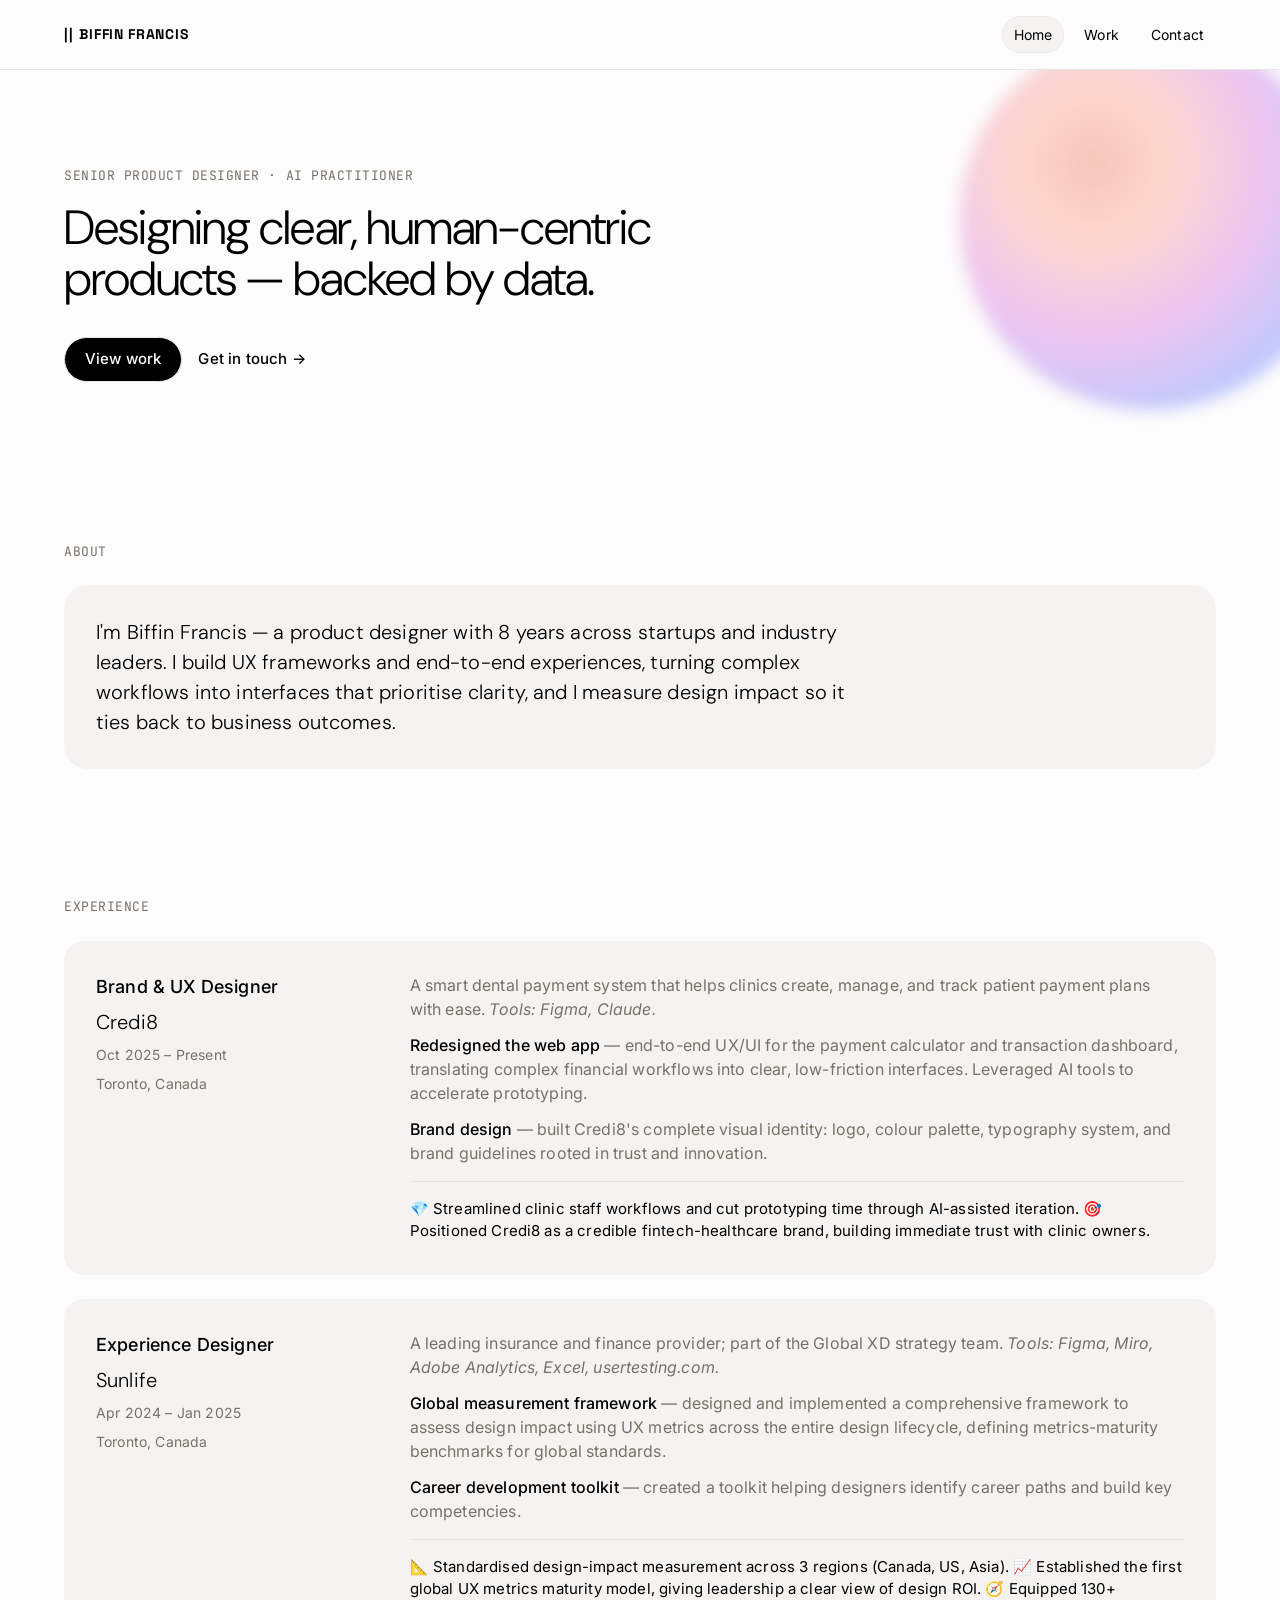
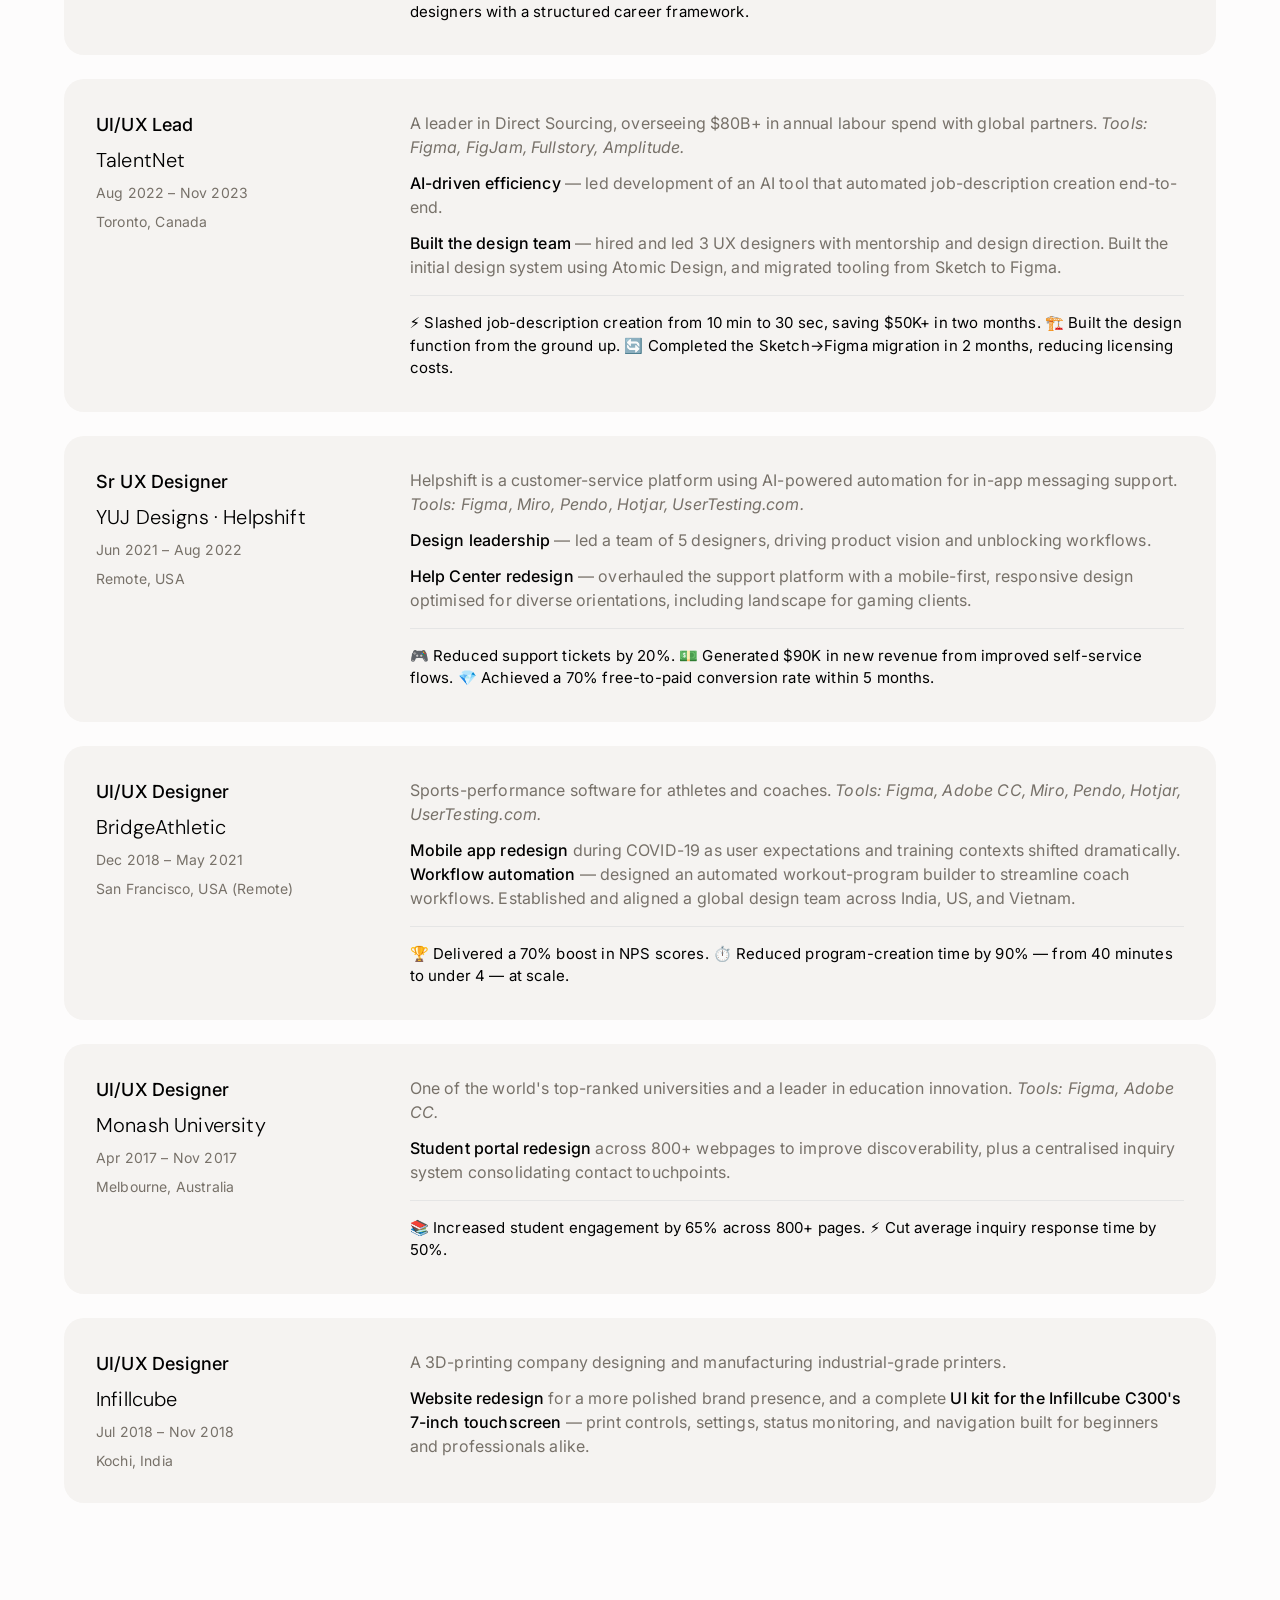
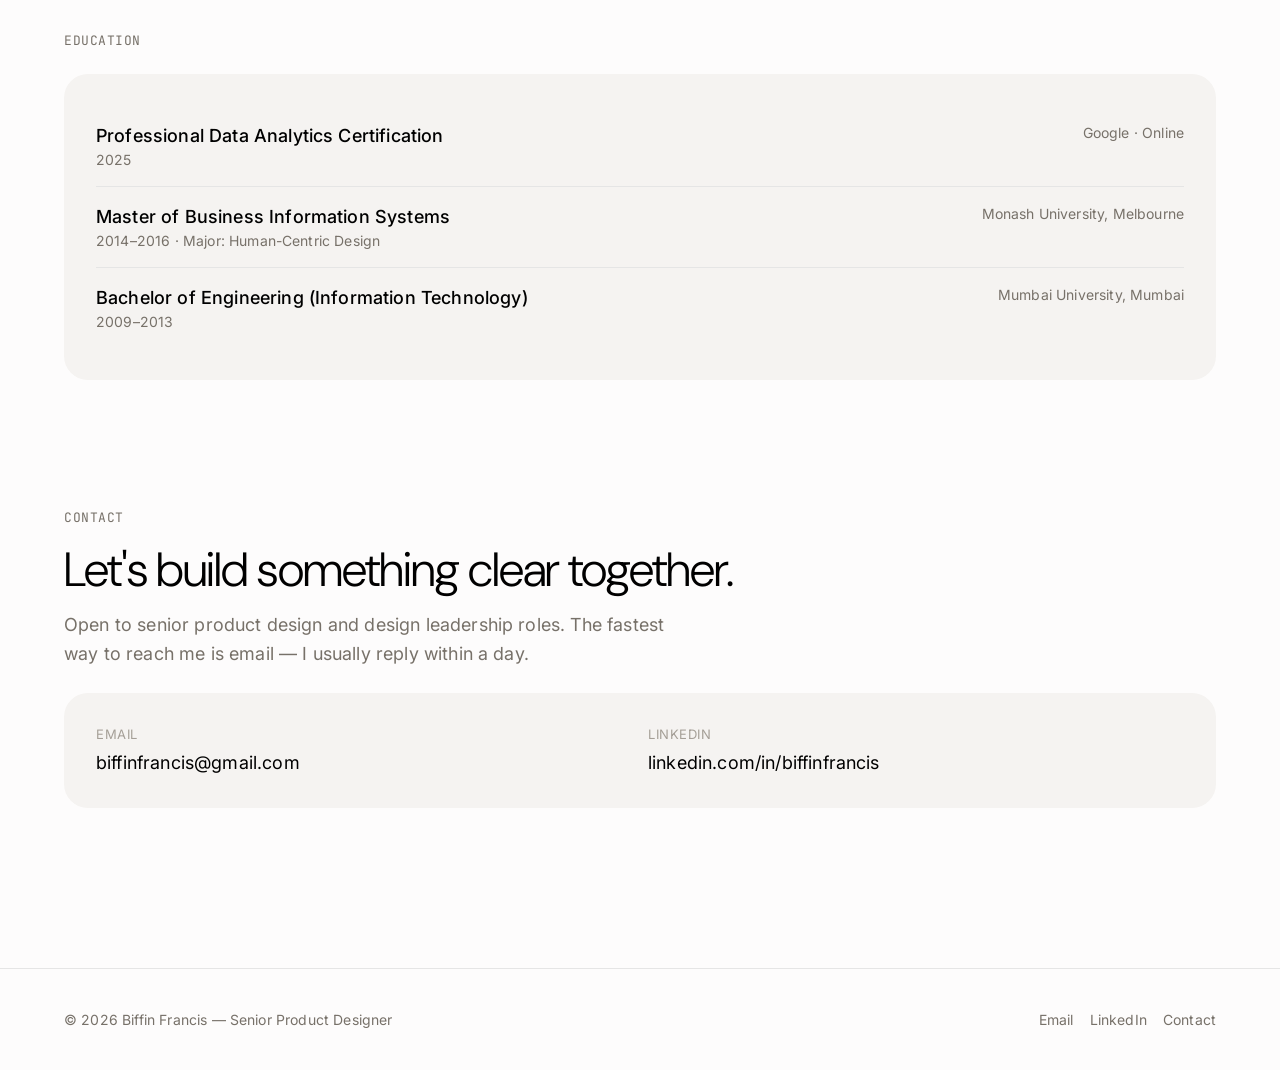
==== index.html @ 1c14caca "Initial commit: Biffin Francis portfolio site Co-Authored-By: Claude Opus 4.8 <noreply@anthropic.com" ====
<!DOCTYPE html>
<html lang="en">
<head>
  <meta charset="UTF-8" />
  <meta name="viewport" content="width=device-width, initial-scale=1.0" />
  <title>Biffin Francis — Senior Product Designer</title>
  <meta name="description" content="Biffin Francis — Senior Product Designer & AI practitioner with 8 years building UX frameworks, end-to-end experiences, and data-driven design." />
  <link rel="preconnect" href="https://fonts.googleapis.com" />
  <link rel="preconnect" href="https://fonts.gstatic.com" crossorigin />
  <link href="https://fonts.googleapis.com/css2?family=DM+Sans:wght@300&family=Inter:wght@400;500&family=Space+Grotesk:wght@700&family=JetBrains+Mono&display=swap" rel="stylesheet" />
  <link rel="stylesheet" href="styles.css" />
</head>
<body>
  <div id="site-nav"></div>

  <main>
    <!-- Hero -->
    <section class="hero">
      <div class="container">
        <div class="orb" aria-hidden="true"></div>
        <div class="hero__grid">
          <div>
            <p class="eyebrow">Senior Product Designer · AI Practitioner</p>
            <h1 class="display mt-16">Designing clear, human-centric products — backed by data.</h1>
            <div class="hero__cta">
              <a class="btn btn--primary" href="work.html">View work</a>
              <a class="btn btn--ghost" href="#contact">Get in touch →</a>
            </div>
          </div>
        </div>
      </div>
    </section>

    <!-- About -->
    <section class="section--tight">
      <div class="container">
        <p class="eyebrow">About</p>
        <div class="card card--large mt-24">
          <p class="heading-sm" style="max-width: 760px; line-height: 1.5;">
            I'm Biffin Francis — a product designer with 8 years across startups and
            industry leaders. I build UX frameworks and end-to-end experiences, turning
            complex workflows into interfaces that prioritise clarity, and I measure
            design impact so it ties back to business outcomes.
          </p>
        </div>
      </div>
    </section>

    <!-- Experience -->
    <section class="section--tight">
      <div class="container">
        <p class="eyebrow">Experience</p>
        <div class="exp-list mt-24">

          <!-- Credi8 -->
          <article class="card exp">
            <div class="exp__meta">
              <span class="exp__role">Brand &amp; UX Designer</span>
              <span class="heading-sm">Credi8</span>
              <span class="exp__dates">Oct 2025 – Present</span>
              <span class="exp__loc">Toronto, Canada</span>
            </div>
            <div class="exp__body">
              <p>A smart dental payment system that helps clinics create, manage, and track patient payment plans with ease. <em>Tools: Figma, Claude.</em></p>
              <p><strong>Redesigned the web app</strong> — end-to-end UX/UI for the payment calculator and transaction dashboard, translating complex financial workflows into clear, low-friction interfaces. Leveraged AI tools to accelerate prototyping.</p>
              <p><strong>Brand design</strong> — built Credi8's complete visual identity: logo, colour palette, typography system, and brand guidelines rooted in trust and innovation.</p>
              <div class="exp__impact">💎 Streamlined clinic staff workflows and cut prototyping time through AI-assisted iteration. 🎯 Positioned Credi8 as a credible fintech-healthcare brand, building immediate trust with clinic owners.</div>
            </div>
          </article>

          <!-- Sunlife -->
          <article class="card exp">
            <div class="exp__meta">
              <span class="exp__role">Experience Designer</span>
              <span class="heading-sm">Sunlife</span>
              <span class="exp__dates">Apr 2024 – Jan 2025</span>
              <span class="exp__loc">Toronto, Canada</span>
            </div>
            <div class="exp__body">
              <p>A leading insurance and finance provider; part of the Global XD strategy team. <em>Tools: Figma, Miro, Adobe Analytics, Excel, usertesting.com.</em></p>
              <p><strong>Global measurement framework</strong> — designed and implemented a comprehensive framework to assess design impact using UX metrics across the entire design lifecycle, defining metrics-maturity benchmarks for global standards.</p>
              <p><strong>Career development toolkit</strong> — created a toolkit helping designers identify career paths and build key competencies.</p>
              <div class="exp__impact">📐 Standardised design-impact measurement across 3 regions (Canada, US, Asia). 📈 Established the first global UX metrics maturity model, giving leadership a clear view of design ROI. 🧭 Equipped 130+ designers with a structured career framework.</div>
            </div>
          </article>

          <!-- TalentNet -->
          <article class="card exp">
            <div class="exp__meta">
              <span class="exp__role">UI/UX Lead</span>
              <span class="heading-sm">TalentNet</span>
              <span class="exp__dates">Aug 2022 – Nov 2023</span>
              <span class="exp__loc">Toronto, Canada</span>
            </div>
            <div class="exp__body">
              <p>A leader in Direct Sourcing, overseeing $80B+ in annual labour spend with global partners. <em>Tools: Figma, FigJam, Fullstory, Amplitude.</em></p>
              <p><strong>AI-driven efficiency</strong> — led development of an AI tool that automated job-description creation end-to-end.</p>
              <p><strong>Built the design team</strong> — hired and led 3 UX designers with mentorship and design direction. Built the initial design system using Atomic Design, and migrated tooling from Sketch to Figma.</p>
              <div class="exp__impact">⚡ Slashed job-description creation from 10 min to 30 sec, saving $50K+ in two months. 🏗️ Built the design function from the ground up. 🔄 Completed the Sketch→Figma migration in 2 months, reducing licensing costs.</div>
            </div>
          </article>

          <!-- YUJ / Helpshift -->
          <article class="card exp">
            <div class="exp__meta">
              <span class="exp__role">Sr UX Designer</span>
              <span class="heading-sm">YUJ Designs · Helpshift</span>
              <span class="exp__dates">Jun 2021 – Aug 2022</span>
              <span class="exp__loc">Remote, USA</span>
            </div>
            <div class="exp__body">
              <p>Helpshift is a customer-service platform using AI-powered automation for in-app messaging support. <em>Tools: Figma, Miro, Pendo, Hotjar, UserTesting.com.</em></p>
              <p><strong>Design leadership</strong> — led a team of 5 designers, driving product vision and unblocking workflows.</p>
              <p><strong>Help Center redesign</strong> — overhauled the support platform with a mobile-first, responsive design optimised for diverse orientations, including landscape for gaming clients.</p>
              <div class="exp__impact">🎮 Reduced support tickets by 20%. 💵 Generated $90K in new revenue from improved self-service flows. 💎 Achieved a 70% free-to-paid conversion rate within 5 months.</div>
            </div>
          </article>

          <!-- BridgeAthletic -->
          <article class="card exp">
            <div class="exp__meta">
              <span class="exp__role">UI/UX Designer</span>
              <span class="heading-sm">BridgeAthletic</span>
              <span class="exp__dates">Dec 2018 – May 2021</span>
              <span class="exp__loc">San Francisco, USA (Remote)</span>
            </div>
            <div class="exp__body">
              <p>Sports-performance software for athletes and coaches. <em>Tools: Figma, Adobe CC, Miro, Pendo, Hotjar, UserTesting.com.</em></p>
              <p><strong>Mobile app redesign</strong> during COVID-19 as user expectations and training contexts shifted dramatically. <strong>Workflow automation</strong> — designed an automated workout-program builder to streamline coach workflows. Established and aligned a global design team across India, US, and Vietnam.</p>
              <div class="exp__impact">🏆 Delivered a 70% boost in NPS scores. ⏱️ Reduced program-creation time by 90% — from 40 minutes to under 4 — at scale.</div>
            </div>
          </article>

          <!-- Monash -->
          <article class="card exp">
            <div class="exp__meta">
              <span class="exp__role">UI/UX Designer</span>
              <span class="heading-sm">Monash University</span>
              <span class="exp__dates">Apr 2017 – Nov 2017</span>
              <span class="exp__loc">Melbourne, Australia</span>
            </div>
            <div class="exp__body">
              <p>One of the world's top-ranked universities and a leader in education innovation. <em>Tools: Figma, Adobe CC.</em></p>
              <p><strong>Student portal redesign</strong> across 800+ webpages to improve discoverability, plus a centralised inquiry system consolidating contact touchpoints.</p>
              <div class="exp__impact">📚 Increased student engagement by 65% across 800+ pages. ⚡ Cut average inquiry response time by 50%.</div>
            </div>
          </article>

          <!-- Infillcube -->
          <article class="card exp">
            <div class="exp__meta">
              <span class="exp__role">UI/UX Designer</span>
              <span class="heading-sm">Infillcube</span>
              <span class="exp__dates">Jul 2018 – Nov 2018</span>
              <span class="exp__loc">Kochi, India</span>
            </div>
            <div class="exp__body">
              <p>A 3D-printing company designing and manufacturing industrial-grade printers.</p>
              <p><strong>Website redesign</strong> for a more polished brand presence, and a complete <strong>UI kit for the Infillcube C300's 7-inch touchscreen</strong> — print controls, settings, status monitoring, and navigation built for beginners and professionals alike.</p>
            </div>
          </article>

        </div>
      </div>
    </section>

    <!-- Education -->
    <section class="section--tight">
      <div class="container">
        <p class="eyebrow">Education</p>
        <div class="card card--large mt-24">
          <div class="edu-item">
            <div>
              <div class="exp__role">Professional Data Analytics Certification</div>
              <div class="exp__dates">2025</div>
            </div>
            <div class="edu-item__school">Google · Online</div>
          </div>
          <div class="edu-item">
            <div>
              <div class="exp__role">Master of Business Information Systems</div>
              <div class="exp__dates">2014–2016 · Major: Human-Centric Design</div>
            </div>
            <div class="edu-item__school">Monash University, Melbourne</div>
          </div>
          <div class="edu-item">
            <div>
              <div class="exp__role">Bachelor of Engineering (Information Technology)</div>
              <div class="exp__dates">2009–2013</div>
            </div>
            <div class="edu-item__school">Mumbai University, Mumbai</div>
          </div>
        </div>
      </div>
    </section>

    <!-- Contact -->
    <section class="section--tight" id="contact">
      <div class="container">
        <p class="eyebrow">Contact</p>
        <h2 class="display mt-16">Let's build something clear together.</h2>
        <p class="hero__intro mt-16" style="max-width: 620px;">
          Open to senior product design and design leadership roles. The fastest way
          to reach me is email — I usually reply within a day.
        </p>
        <div class="card card--large mt-24">
          <div class="contact-grid">
            <div class="contact-item">
              <span class="contact-item__label">Email</span>
              <span class="contact-item__value"><a href="mailto:biffinfrancis@gmail.com">biffinfrancis@gmail.com</a></span>
            </div>
            <div class="contact-item">
              <span class="contact-item__label">LinkedIn</span>
              <span class="contact-item__value">
                <a href="https://www.linkedin.com/in/biffinfrancis/" target="_blank" rel="noopener">linkedin.com/in/biffinfrancis</a>
              </span>
            </div>
          </div>
        </div>
      </div>
    </section>
  </main>

  <div id="site-footer"></div>
  <script src="main.js"></script>
</body>
</html>
---- styles.css ----
/* =========================================================================
   Biffin Francis — Portfolio
   Design system: ElevenLabs "Parchment command terminal" (see design MD).
   Single source of truth for all tokens + components. Edit styles ONLY here.
   ========================================================================= */

:root {
  /* --- Colors (verbatim from design MD) --- */
  --color-parchment-white: #fdfcfc;
  --color-warm-sand: #f5f3f1;
  --color-ash-border: #e5e5e5;
  --color-midnight-ink: #000000;
  --color-driftwood: #777169;
  --color-fog: #a59f97;
  --color-silver-mist: #b1b0b0;
  --color-void-violet: #0447ff;   /* decorative orb only */
  --color-ember-orange: #E03E1A;  /* decorative orb only */

  /* --- Fonts (Google Fonts substitutes named in the MD) --- */
  --font-waldenburg: 'DM Sans', ui-sans-serif, system-ui, -apple-system, sans-serif;
  --font-waldenburgfh: 'Space Grotesk', ui-sans-serif, system-ui, sans-serif;
  --font-inter: 'Inter', ui-sans-serif, system-ui, -apple-system, sans-serif;
  --font-mono: 'JetBrains Mono', ui-monospace, Menlo, Consolas, monospace;

  /* --- Type scale --- */
  --text-caption: 10px;
  --text-body: 16px;
  --text-subheading: 18px;
  --text-heading-sm: 20px;
  --text-heading: 32px;
  --text-heading-lg: 36px;
  --text-display: 48px;

  /* --- Spacing --- */
  --spacing-4: 4px;
  --spacing-8: 8px;
  --spacing-12: 12px;
  --spacing-16: 16px;
  --spacing-20: 20px;
  --spacing-24: 24px;
  --spacing-32: 32px;
  --spacing-40: 40px;
  --spacing-48: 48px;
  --spacing-64: 64px;
  --spacing-96: 96px;

  /* --- Radius --- */
  --radius-tags: 14px;
  --radius-cards: 20px;
  --radius-cardlarge: 24px;
  --radius-full: 9999px;
  --radius-inputs: 4px;

  /* --- Shadows (sub-pixel hairlines only) --- */
  --shadow-subtle: rgba(0, 0, 0, 0.075) 0px 0px 0px 0.5px inset;
  --shadow-ring: rgba(0, 0, 0, 0.06) 0px 0px 0px 1px, rgba(0, 0, 0, 0.04) 0px 1px 2px 0px, rgba(0, 0, 0, 0.04) 0px 2px 4px 0px;
  --shadow-elevated: rgba(0, 0, 0, 0.4) 0px 0px 1px 0px, rgba(0, 0, 0, 0.04) 0px 1px 1px 0px, rgba(0, 0, 0, 0.04) 0px 2px 4px 0px;

  /* --- Layout --- */
  --page-max-width: 1200px;
}

/* --- Reset --- */
*, *::before, *::after { box-sizing: border-box; margin: 0; padding: 0; }

html { scroll-behavior: smooth; }

body {
  font-family: var(--font-inter);
  font-size: var(--text-body);
  line-height: 1.5;
  letter-spacing: 0.01em;
  color: var(--color-midnight-ink);
  background: var(--color-parchment-white);
  -webkit-font-smoothing: antialiased;
}

a { color: inherit; text-decoration: none; }
.hero__intro a, .case-block__body a, .impact-proof p a {
  color: var(--color-midnight-ink);
  text-decoration: underline;
  text-underline-offset: 2px;
}
.hero__intro a:hover, .case-block__body a:hover, .impact-proof p a:hover { color: var(--color-driftwood); }

/* --- Layout primitives --- */
.container {
  width: 100%;
  max-width: var(--page-max-width);
  margin: 0 auto;
  padding: 0 var(--spacing-24);
}

.section { padding: var(--spacing-96) 0; }
.section--tight { padding: var(--spacing-64) 0; }
.section--compact { padding: var(--spacing-32) 0; }

/* =========================================================================
   Typography
   ========================================================================= */
.display {
  font-family: var(--font-waldenburg);
  font-weight: 300;
  font-size: var(--text-display);
  line-height: 1.08;
  letter-spacing: -0.02em;
  color: var(--color-midnight-ink);
}

.heading {
  font-family: var(--font-waldenburg);
  font-weight: 300;
  font-size: var(--text-heading);
  line-height: 1.17;
  letter-spacing: -0.02em;
}

.heading-sm {
  font-family: var(--font-waldenburg);
  font-weight: 300;
  font-size: var(--text-heading-sm);
  line-height: 1.4;
}

.eyebrow {
  font-family: var(--font-mono);
  font-size: 13px;
  letter-spacing: 0.04em;
  text-transform: uppercase;
  color: var(--color-driftwood);
}

.body-muted { color: var(--color-driftwood); }
.body-lg { font-size: var(--text-subheading); line-height: 1.6; }

/* =========================================================================
   Navigation (injected by main.js)
   ========================================================================= */
.nav {
  position: sticky;
  top: 0;
  z-index: 50;
  background: var(--color-parchment-white);
  border-bottom: 1px solid var(--color-ash-border);
}
.nav__inner {
  max-width: var(--page-max-width);
  margin: 0 auto;
  padding: var(--spacing-16) var(--spacing-24);
  display: flex;
  align-items: center;
  justify-content: space-between;
}
.logo {
  font-family: var(--font-waldenburgfh);
  font-weight: 700;
  font-size: 14px;
  letter-spacing: 0.05em;
  color: var(--color-midnight-ink);
  display: inline-flex;
  align-items: center;
  gap: 6px;
}
.logo__bars { color: var(--color-midnight-ink); }
.nav__links { display: flex; align-items: center; gap: var(--spacing-8); }
.nav__link {
  font-size: 14px;
  font-weight: 400;
  color: var(--color-midnight-ink);
  padding: var(--spacing-8) var(--spacing-12);
  border-radius: var(--radius-full);
  transition: color 0.18s ease, background 0.18s ease;
}
.nav__link:hover { color: var(--color-driftwood); }
.nav__link.is-active {
  background: var(--color-warm-sand);
  box-shadow: var(--shadow-subtle);
}
.nav__toggle {
  display: none;
  background: none;
  border: 1px solid var(--color-ash-border);
  border-radius: var(--radius-full);
  width: 36px; height: 36px;
  cursor: pointer;
  font-size: 16px;
}

/* =========================================================================
   Buttons (all pill-shaped — no rectangles)
   ========================================================================= */
.btn {
  display: inline-flex;
  align-items: center;
  justify-content: center;
  gap: 8px;
  font-family: var(--font-inter);
  font-size: 15px;
  font-weight: 500;
  border-radius: var(--radius-full);
  cursor: pointer;
  transition: opacity 0.18s ease, background 0.18s ease, color 0.18s ease;
  white-space: nowrap;
}
.btn--primary {
  background: var(--color-midnight-ink);
  color: #ffffff;
  border: 1px solid var(--color-ash-border);
  padding: 10px 20px;
}
.btn--primary:hover { opacity: 0.85; }
.btn--secondary {
  background: var(--color-parchment-white);
  color: var(--color-midnight-ink);
  border: 1px solid var(--color-ash-border);
  padding: 10px 18px;
  box-shadow: var(--shadow-ring);
}
.btn--secondary:hover { background: var(--color-warm-sand); }
.btn--ghost {
  background: transparent;
  color: var(--color-midnight-ink);
  border: none;
  padding: 10px 4px;
}
.btn--ghost:hover { color: var(--color-driftwood); }

/* =========================================================================
   Cards
   ========================================================================= */
.card {
  background: var(--color-warm-sand);
  border-radius: var(--radius-cards);
  padding: var(--spacing-32);
}
.card--large { border-radius: var(--radius-cardlarge); }
.deck-cta { display: flex; align-items: center; justify-content: space-between; gap: var(--spacing-32); }
.deck-cta__text { max-width: 480px; }
.deck-cta__text p { color: var(--color-driftwood); margin-top: var(--spacing-8); }
.deck-cta__btn { flex-shrink: 0; }
@media (max-width: 640px) {
  .deck-cta { flex-direction: column; align-items: flex-start; gap: var(--spacing-24); }
}
.card--elevated {
  background: #ffffff;
  box-shadow: var(--shadow-elevated);
}

/* =========================================================================
   Hero (asymmetric: left headline + CTA, right body)
   ========================================================================= */
.hero { position: relative; overflow: hidden; }
.hero__grid {
  display: grid;
  grid-template-columns: 1.1fr 0.9fr;
  gap: var(--spacing-48);
  align-items: center;
  padding: var(--spacing-96) 0;
}
.hero__cta { display: flex; gap: var(--spacing-12); margin-top: var(--spacing-32); flex-wrap: wrap; }
.hero__intro { color: var(--color-driftwood); font-size: var(--text-subheading); line-height: 1.6; }

/* Ambient orb — the ONLY color in the system (decorative, non-interactive) */
.orb {
  position: absolute;
  width: 380px;
  height: 380px;
  border-radius: 50%;
  right: -60px;
  top: -40px;
  background: radial-gradient(circle at 35% 35%,
      var(--color-ember-orange) 0%,
      #ff7a59 22%,
      #c33bd6 50%,
      var(--color-void-violet) 80%);
  filter: blur(8px);
  opacity: 0.28;
  pointer-events: none;
  z-index: 0;
}
.hero__grid { position: relative; z-index: 1; }

/* =========================================================================
   Stat grid
   ========================================================================= */
.stat-grid {
  display: grid;
  grid-template-columns: repeat(4, 1fr);
  gap: var(--spacing-16);
}
.stat__num {
  font-family: var(--font-waldenburg);
  font-weight: 300;
  font-size: var(--text-heading);
  letter-spacing: -0.02em;
}
.stat__label { color: var(--color-driftwood); font-size: 14px; margin-top: var(--spacing-8); }

/* =========================================================================
   Experience cards (work.html)
   ========================================================================= */
.exp-list { display: flex; flex-direction: column; gap: var(--spacing-24); }
.exp {
  display: grid;
  grid-template-columns: 0.8fr 2.2fr;
  gap: var(--spacing-32);
}
.exp__meta { display: flex; flex-direction: column; gap: var(--spacing-8); }
.exp__role { font-weight: 500; font-size: var(--text-subheading); }
.exp__dates, .exp__loc { color: var(--color-driftwood); font-size: 14px; }
.exp__body p { margin-bottom: var(--spacing-12); color: var(--color-driftwood); }
.exp__body p strong { color: var(--color-midnight-ink); font-weight: 500; }
.exp__impact {
  margin-top: var(--spacing-16);
  padding-top: var(--spacing-16);
  border-top: 1px solid var(--color-ash-border);
  color: var(--color-midnight-ink);
  font-size: 15px;
}

/* =========================================================================
   Tags / skills
   ========================================================================= */
.tag-group { margin-bottom: var(--spacing-32); }
.tag-group__title { font-weight: 500; margin-bottom: var(--spacing-16); }
.tags { display: flex; flex-wrap: wrap; gap: var(--spacing-8); }
.tag {
  display: inline-block;
  background: var(--color-parchment-white);
  border: 1px solid var(--color-ash-border);
  border-radius: var(--radius-tags);
  padding: 6px 14px;
  font-size: 14px;
  color: var(--color-driftwood);
}

/* =========================================================================
   Contact
   ========================================================================= */
#contact { scroll-margin-top: 88px; }
.contact-grid { display: grid; grid-template-columns: repeat(2, 1fr); gap: var(--spacing-16); }
.contact-item { display: flex; flex-direction: column; gap: 4px; }
.contact-item__label { font-size: 13px; color: var(--color-fog); text-transform: uppercase; letter-spacing: 0.04em; }
.contact-item__value { font-size: var(--text-subheading); }
.contact-item__value a:hover { color: var(--color-driftwood); }

/* =========================================================================
   Education / recognitions
   ========================================================================= */
.edu-item { display: flex; justify-content: space-between; gap: var(--spacing-24); padding: var(--spacing-16) 0; border-bottom: 1px solid var(--color-ash-border); }
.edu-item:last-child { border-bottom: none; }
.edu-item__school { color: var(--color-driftwood); font-size: 14px; text-align: right; }

/* =========================================================================
   Footer (injected by main.js)
   ========================================================================= */
.footer {
  border-top: 1px solid var(--color-ash-border);
  margin-top: var(--spacing-96);
}
.footer__inner {
  max-width: var(--page-max-width);
  margin: 0 auto;
  padding: var(--spacing-40) var(--spacing-24);
  display: flex;
  align-items: center;
  justify-content: space-between;
  flex-wrap: wrap;
  gap: var(--spacing-16);
  color: var(--color-driftwood);
  font-size: 14px;
}
.footer__links { display: flex; gap: var(--spacing-16); }
.footer__links a:hover { color: var(--color-midnight-ink); }

/* --- Utilities --- */
.stack-8 > * + * { margin-top: var(--spacing-8); }
.stack-16 > * + * { margin-top: var(--spacing-16); }
.stack-24 > * + * { margin-top: var(--spacing-24); }
.stack-40 > * + * { margin-top: var(--spacing-40); }
.stack-64 > * + * { margin-top: var(--spacing-64); }
.mt-16 { margin-top: var(--spacing-16); }
.mt-24 { margin-top: var(--spacing-24); }
.mt-32 { margin-top: var(--spacing-32); }
.mt-40 { margin-top: var(--spacing-40); }
.mt-64 { margin-top: var(--spacing-64); }

/* =========================================================================
   Responsive
   ========================================================================= */
@media (max-width: 820px) {
  :root { --text-display: 36px; --text-heading: 28px; }
  .hero__grid { grid-template-columns: 1fr; gap: var(--spacing-24); padding: var(--spacing-64) 0; }
  .stat-grid { grid-template-columns: repeat(2, 1fr); }
  .exp { grid-template-columns: 1fr; gap: var(--spacing-16); }
  .contact-grid { grid-template-columns: 1fr; }
  .section { padding: var(--spacing-64) 0; }

  .nav__toggle { display: inline-flex; align-items: center; justify-content: center; }
  .nav__links {
    display: none;
    position: absolute;
    top: 100%; left: 0; right: 0;
    flex-direction: column;
    align-items: stretch;
    background: var(--color-parchment-white);
    border-bottom: 1px solid var(--color-ash-border);
    padding: var(--spacing-12) var(--spacing-24);
    gap: var(--spacing-4);
  }
  .nav__links.is-open { display: flex; }
  .nav { position: relative; }
}

@media (max-width: 480px) {
  .stat-grid { grid-template-columns: 1fr; }
  .edu-item { flex-direction: column; gap: 4px; }
  .edu-item__school { text-align: left; }
  .project-grid { grid-template-columns: 1fr; }
}

/* =========================================================================
   Project grid (work.html) — rendered from projects.js
   ========================================================================= */
.project-grid {
  display: grid;
  grid-template-columns: repeat(3, 1fr);
  gap: var(--spacing-24);
}
.project-card {
  display: flex;
  flex-direction: column;
  background: var(--color-warm-sand);
  border-radius: var(--radius-cards);
  overflow: hidden;
  transition: transform 0.18s ease, box-shadow 0.18s ease;
}
.project-card:hover {
  transform: translateY(-2px);
  box-shadow: var(--shadow-ring);
}
.project-card__thumb {
  aspect-ratio: 16 / 10;
  width: 100%;
  position: relative;
}
/* Monochrome gradient placeholder tiles — swap for real screenshots later */
.thumb--1 { background: linear-gradient(135deg, #2b2b2b 0%, #6d6962 55%, #c9c4bd 100%); }
.thumb--2 { background: linear-gradient(135deg, #e9e5e0 0%, #b1b0b0 50%, #777169 100%); }
.thumb--3 { background: linear-gradient(135deg, #777169 0%, #a59f97 45%, #f5f3f1 100%); }
.project-card__thumb-img {
  width: 100%;
  height: 100%;
  object-fit: cover;
  display: block;
}
.project-card__thumb-label {
  position: absolute;
  left: var(--spacing-16);
  bottom: var(--spacing-16);
  font-family: var(--font-mono);
  font-size: 12px;
  letter-spacing: 0.04em;
  color: rgba(255, 255, 255, 0.92);
}
.project-card__body { padding: var(--spacing-24); display: flex; flex-direction: column; gap: var(--spacing-8); flex: 1; }
.project-card__meta {
  font-family: var(--font-mono);
  font-size: 12px;
  letter-spacing: 0.04em;
  text-transform: uppercase;
  color: var(--color-driftwood);
}
.project-card__title { font-weight: 500; font-size: var(--text-subheading); }
.project-card__summary { color: var(--color-driftwood); font-size: 14px; line-height: 1.5; }
.project-card__cta {
  margin-top: auto;
  padding-top: var(--spacing-12);
  font-size: 14px;
  font-weight: 500;
  color: var(--color-midnight-ink);
}
.project-card:hover .project-card__cta { color: var(--color-driftwood); }

/* =========================================================================
   Project detail (case study) pages
   ========================================================================= */
.case-back {
  display: inline-block;
  font-family: var(--font-mono);
  font-size: 13px;
  letter-spacing: 0.03em;
  color: var(--color-driftwood);
}
.case-back:hover { color: var(--color-midnight-ink); }

.case-overview {
  display: grid;
  grid-template-columns: repeat(4, 1fr);
  gap: var(--spacing-24);
}
.case-overview__item { display: flex; flex-direction: column; gap: var(--spacing-4); }
.case-overview__label {
  font-size: 12px; text-transform: uppercase; letter-spacing: 0.04em; color: var(--color-fog);
}
.case-overview__value { font-size: 15px; }

/* Labeled image placeholder — drop real screenshots in later */
.img-ph {
  background: var(--color-warm-sand);
  border: 1px dashed var(--color-ash-border);
  border-radius: var(--radius-cards);
  min-height: 280px;
  display: flex;
  align-items: center;
  justify-content: center;
  text-align: center;
  padding: var(--spacing-32);
}
.img-ph__label { font-family: var(--font-mono); font-size: 13px; color: var(--color-fog); max-width: 420px; }

/* Case-study screenshots */
.case-figure { margin-left: 0; margin-right: 0; }
.case-figure img {
  display: block;
  width: 100%;
  height: auto;
  border-radius: var(--radius-cards);
  border: 1px solid var(--color-ash-border);
  background: var(--color-warm-sand);
}
.case-figure figcaption {
  font-family: var(--font-mono);
  font-size: 12px;
  color: var(--color-fog);
  margin-top: var(--spacing-12);
  text-align: center;
}
.case-figure--inline { margin-top: var(--spacing-24); }
.case-figure--portrait img { max-width: 360px; }
.case-figure--portrait figcaption { text-align: left; max-width: 360px; }
.impact-proof { display: grid; grid-template-columns: 1fr 1fr; gap: var(--spacing-48); align-items: start; }
.impact-proof p { color: var(--color-driftwood); }
.impact-proof p strong { color: var(--color-midnight-ink); font-weight: 500; }
.impact-proof .case-figure img,
.impact-proof .case-figure figcaption { max-width: 100%; }
.case-figure-grid { display: grid; grid-template-columns: 1fr 1fr; gap: var(--spacing-24); margin-top: var(--spacing-24); }

.case-block { display: grid; grid-template-columns: 0.7fr 2.3fr; gap: var(--spacing-32); }
.case-block__title { font-weight: 500; font-size: var(--text-subheading); }
.case-block__body p { color: var(--color-driftwood); margin-bottom: var(--spacing-12); }
.case-block__body p strong { color: var(--color-midnight-ink); font-weight: 500; }
.case-block__body ul { list-style: none; display: flex; flex-direction: column; gap: var(--spacing-12); margin-top: var(--spacing-8); }
.case-block__body li { color: var(--color-driftwood); padding-left: var(--spacing-16); position: relative; }
.case-block__body li::before { content: "→"; position: absolute; left: 0; color: var(--color-fog); }
.case-block__body li strong { color: var(--color-midnight-ink); font-weight: 500; }

.case-divider { border: none; border-top: 1px solid var(--color-ash-border); }

@media (max-width: 820px) {
  .project-grid { grid-template-columns: repeat(2, 1fr); }
  .case-overview { grid-template-columns: repeat(2, 1fr); }
  .case-block { grid-template-columns: 1fr; gap: var(--spacing-16); }
  .case-figure-grid { grid-template-columns: 1fr; }
  .impact-proof { grid-template-columns: 1fr; gap: var(--spacing-24); }
}
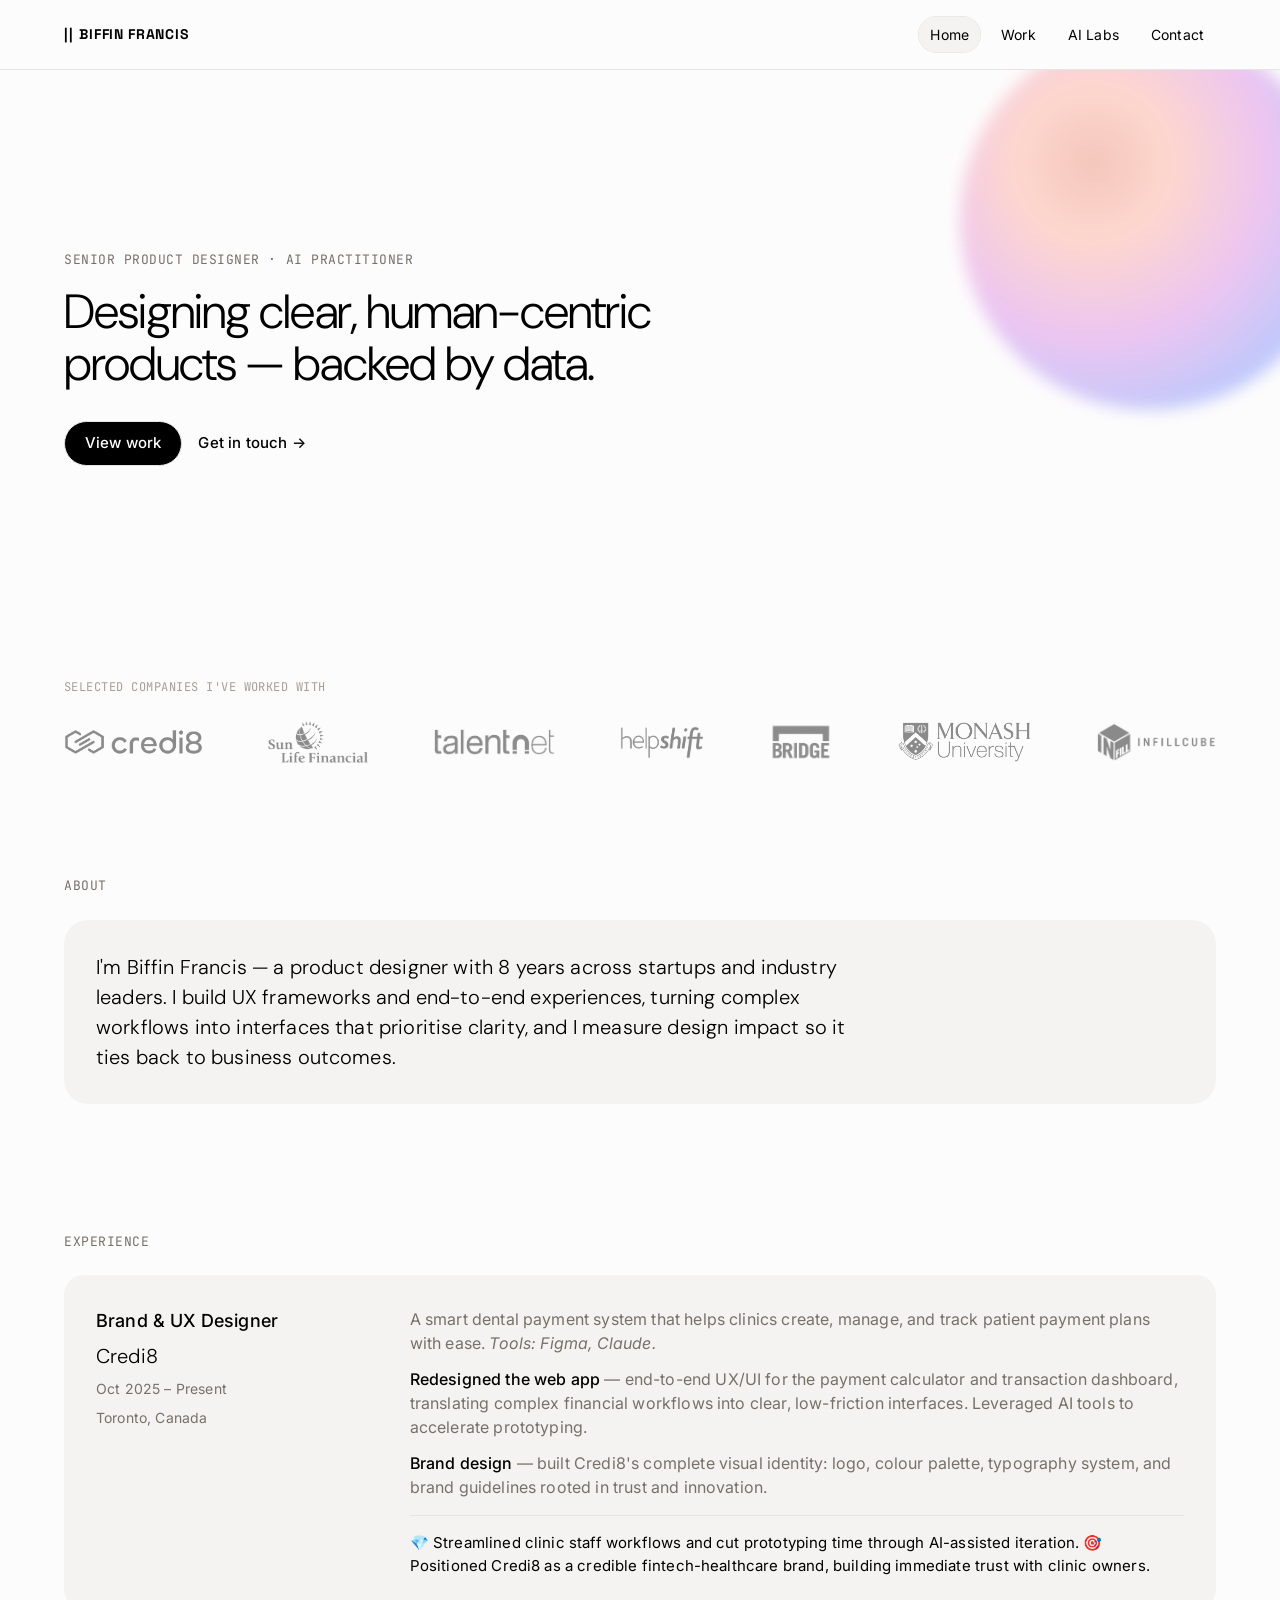
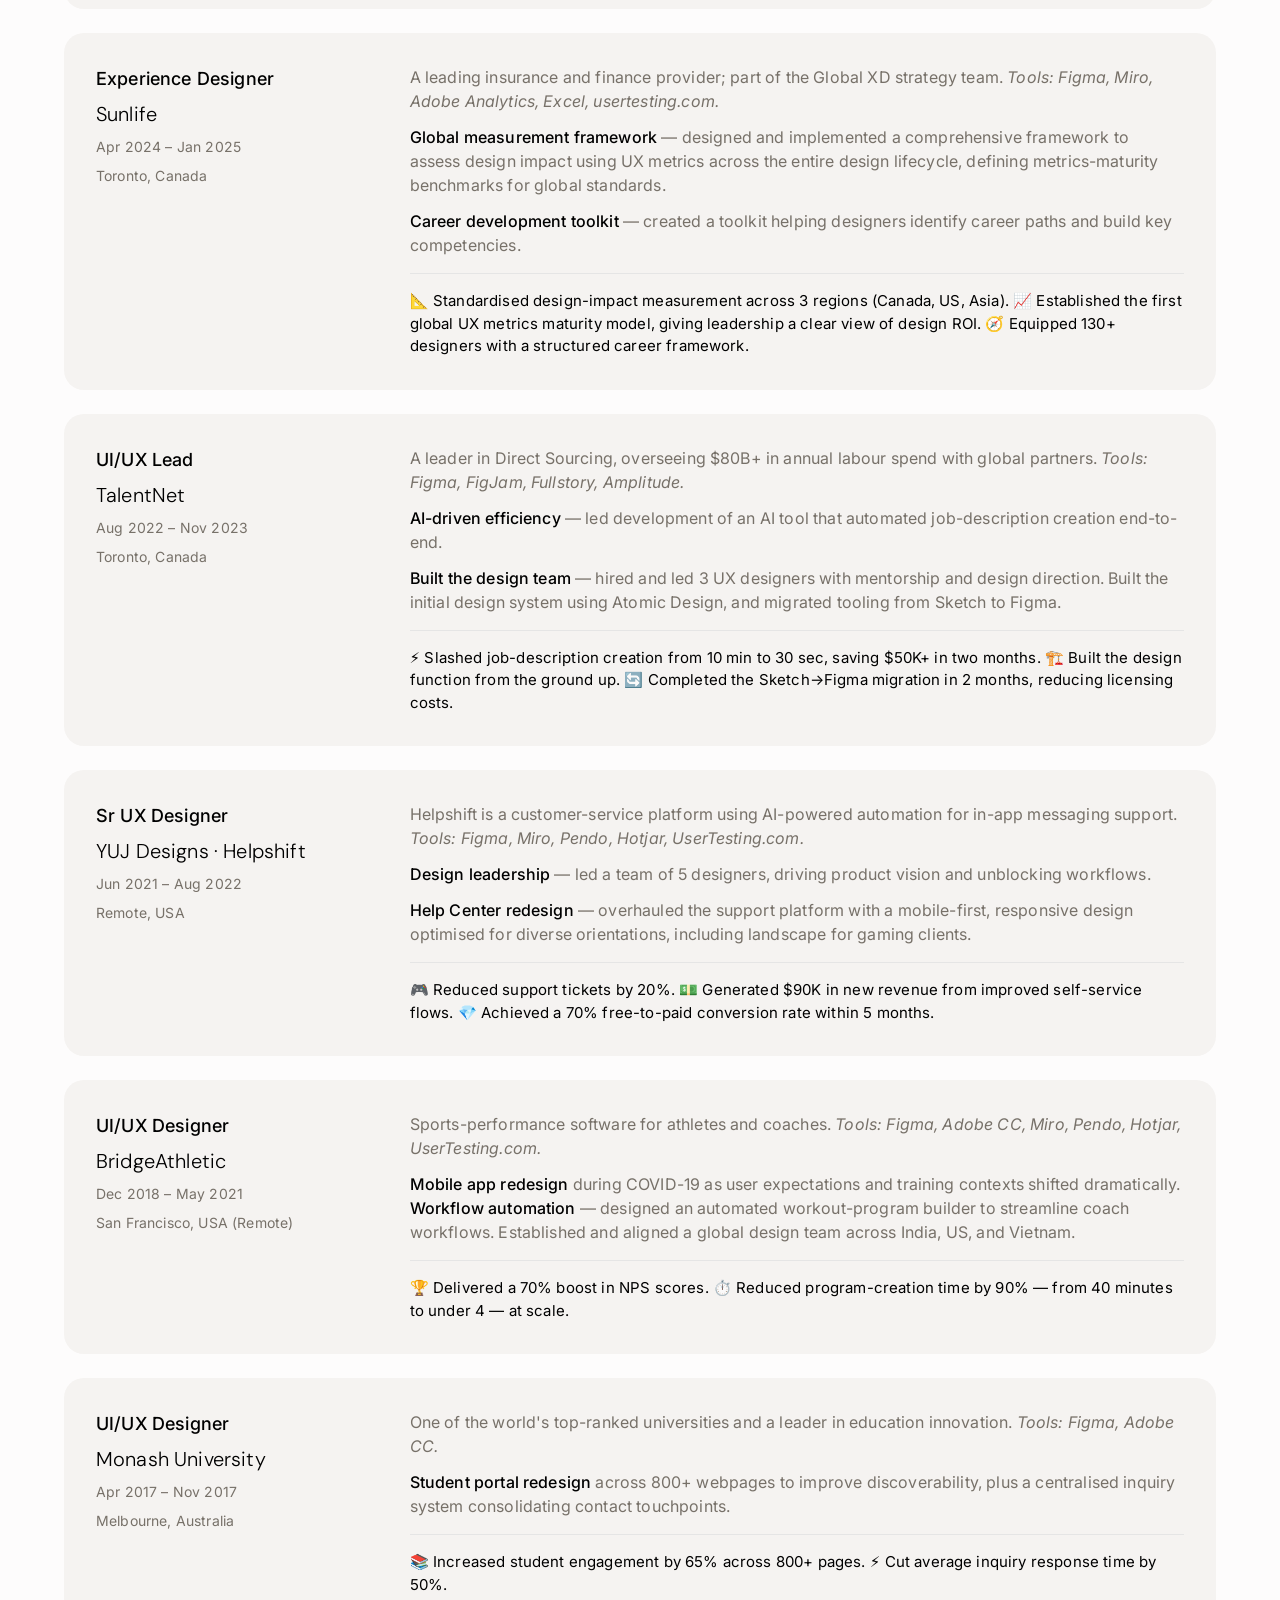
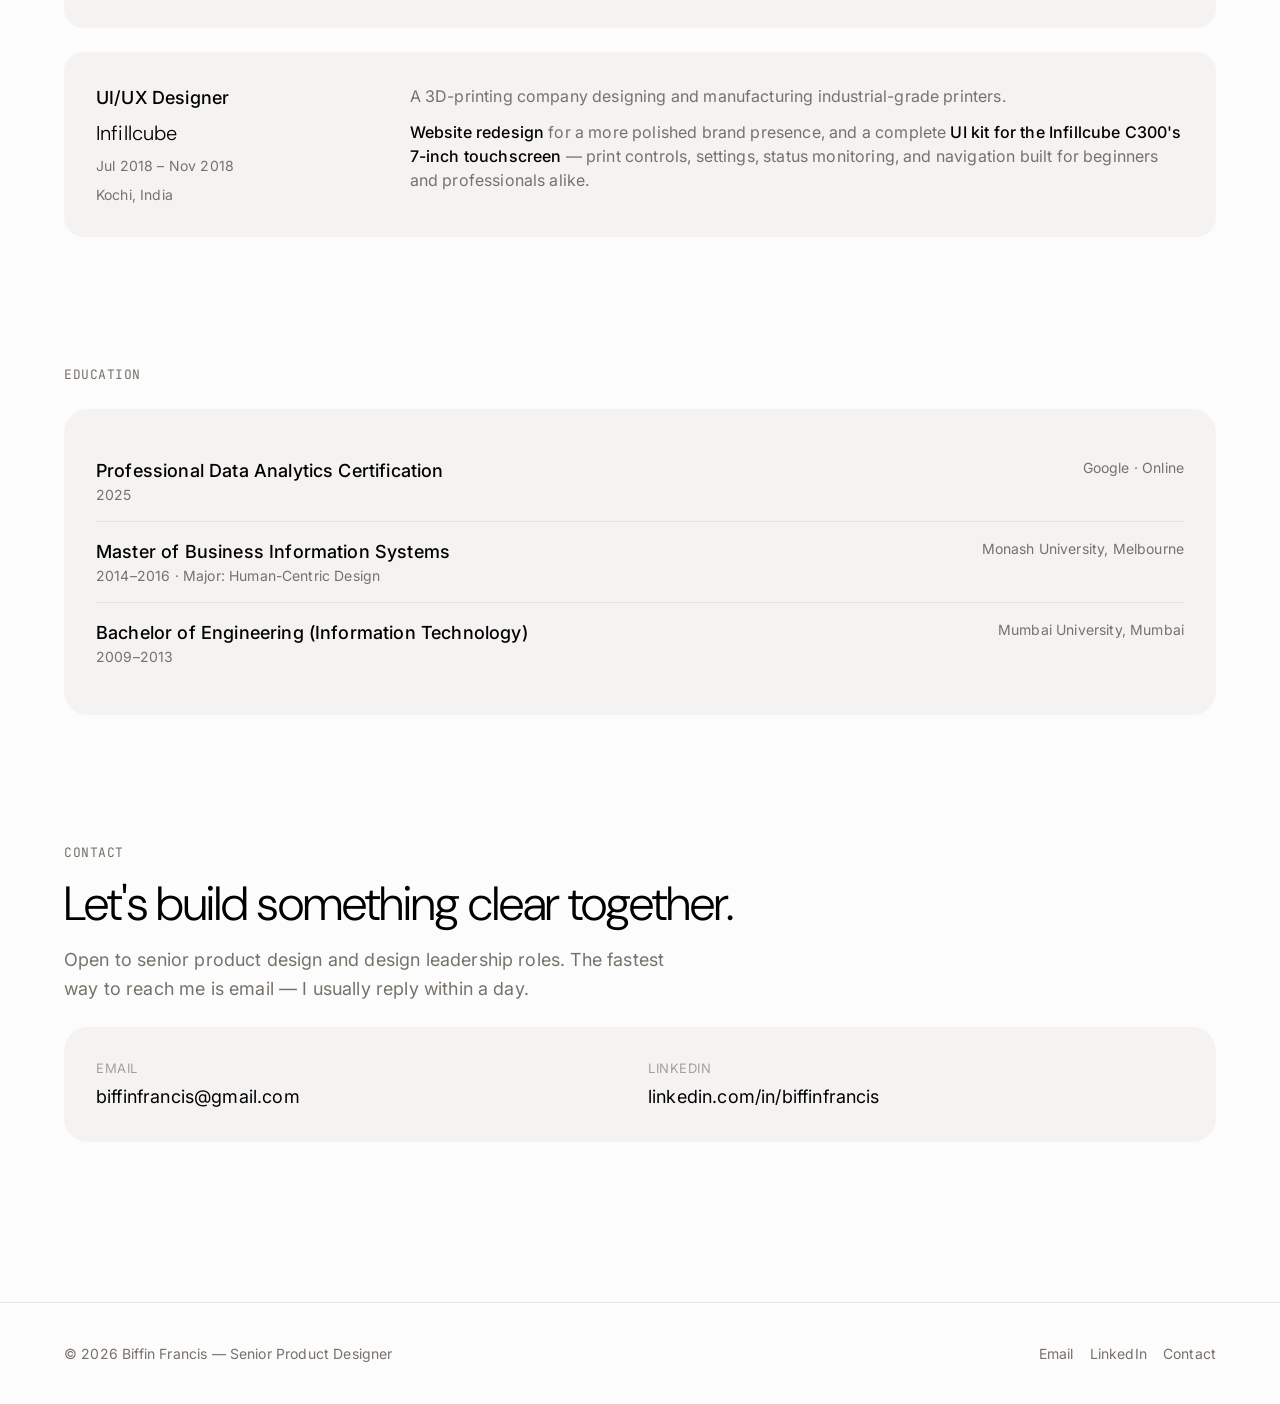
==== commit f7c2ff77: "Add BridgeAthletic case study and homepage trust bar - New project-bridgeathletic.html: full mobile-" ====
--- a/index.html
+++ b/index.html
@@ -31,6 +31,22 @@
       </div>
     </section>
 
+    <!-- Trusted by -->
+    <section class="trustbar">
+      <div class="container">
+        <p class="trustbar__label">Selected companies I've worked with</p>
+        <div class="trustbar__logos">
+          <img class="trust-logo trust-logo--credi8" src="images/banner-credi8.png" alt="Credi8" loading="lazy" />
+          <img class="trust-logo trust-logo--sunlife" src="images/banner-sunlife.png" alt="Sun Life Financial" loading="lazy" />
+          <img class="trust-logo trust-logo--talentnet" src="images/banner-talentnet.png" alt="TalentNet" loading="lazy" />
+          <img class="trust-logo trust-logo--helpshift" src="images/banner-helpshift.png" alt="Helpshift" loading="lazy" />
+          <img class="trust-logo trust-logo--bridgeathletic" src="images/banner-bridgeathletic.png" alt="BridgeAthletic" loading="lazy" />
+          <img class="trust-logo trust-logo--monash" src="images/banner-monash.png" alt="Monash University" loading="lazy" />
+          <img class="trust-logo trust-logo--infillcube" src="images/banner-infillcube.png" alt="INFILLCUBE" loading="lazy" />
+        </div>
+      </div>
+    </section>
+
     <!-- About -->
     <section class="section--tight">
       <div class="container">
--- a/styles.css
+++ b/styles.css
@@ -107,14 +107,6 @@
   color: var(--color-midnight-ink);
 }
 
-.heading {
-  font-family: var(--font-waldenburg);
-  font-weight: 300;
-  font-size: var(--text-heading);
-  line-height: 1.17;
-  letter-spacing: -0.02em;
-}
-
 .heading-sm {
   font-family: var(--font-waldenburg);
   font-weight: 300;
@@ -130,12 +122,10 @@
   color: var(--color-driftwood);
 }
 
-.body-muted { color: var(--color-driftwood); }
-.body-lg { font-size: var(--text-subheading); line-height: 1.6; }
-
 /* =========================================================================
    Navigation (injected by main.js)
    ========================================================================= */
+#site-nav { display: contents; }
 .nav {
   position: sticky;
   top: 0;
@@ -241,21 +231,66 @@
 @media (max-width: 640px) {
   .deck-cta { flex-direction: column; align-items: flex-start; gap: var(--spacing-24); }
 }
-.card--elevated {
-  background: #ffffff;
-  box-shadow: var(--shadow-elevated);
+
+/* =========================================================================
+   Trust bar — muted client/employer logos under the hero
+   ========================================================================= */
+.trustbar {
+  padding: var(--spacing-32) 0 var(--spacing-48);
+}
+.trustbar__label {
+  font-family: var(--font-mono);
+  font-size: 12px;
+  letter-spacing: 0.04em;
+  text-transform: uppercase;
+  color: var(--color-fog);
+  margin-bottom: var(--spacing-24);
+}
+.trustbar__logos {
+  display: flex;
+  align-items: center;
+  justify-content: space-between;
+  flex-wrap: wrap;
+  gap: var(--spacing-32) var(--spacing-40);
+}
+.trust-logo {
+  width: auto;
+  opacity: 0.5;
+  filter: grayscale(100%);
+  transition: opacity 0.2s ease;
+}
+.trust-logo:hover { opacity: 0.85; }
+/* Per-logo optical sizing so single-line and stacked marks read equal weight */
+.trust-logo--credi8         { height: 26px; }
+.trust-logo--sunlife        { height: 44px; }
+.trust-logo--talentnet      { height: 26px; }
+.trust-logo--helpshift      { height: 33px; }
+.trust-logo--bridgeathletic { height: 40px; }
+.trust-logo--monash         { height: 42px; }
+.trust-logo--infillcube     { height: 40px; }
+
+@media (max-width: 640px) {
+  .trustbar__logos { justify-content: flex-start; }
+  .trust-logo--credi8         { height: 22px; }
+  .trust-logo--sunlife        { height: 38px; }
+  .trust-logo--talentnet      { height: 22px; }
+  .trust-logo--helpshift      { height: 28px; }
+  .trust-logo--bridgeathletic { height: 34px; }
+  .trust-logo--monash         { height: 36px; }
+  .trust-logo--infillcube     { height: 34px; }
 }
 
 /* =========================================================================
    Hero (asymmetric: left headline + CTA, right body)
    ========================================================================= */
-.hero { position: relative; overflow: hidden; }
+.hero { position: relative; overflow: hidden; display: flex; align-items: center; min-height: 64vh; }
 .hero__grid {
+  width: 100%;
   display: grid;
   grid-template-columns: 1.1fr 0.9fr;
   gap: var(--spacing-48);
   align-items: center;
-  padding: var(--spacing-96) 0;
+  padding: var(--spacing-64) 0;
 }
 .hero__cta { display: flex; gap: var(--spacing-12); margin-top: var(--spacing-32); flex-wrap: wrap; }
 .hero__intro { color: var(--color-driftwood); font-size: var(--text-subheading); line-height: 1.6; }
@@ -319,22 +354,6 @@
 }
 
 /* =========================================================================
-   Tags / skills
-   ========================================================================= */
-.tag-group { margin-bottom: var(--spacing-32); }
-.tag-group__title { font-weight: 500; margin-bottom: var(--spacing-16); }
-.tags { display: flex; flex-wrap: wrap; gap: var(--spacing-8); }
-.tag {
-  display: inline-block;
-  background: var(--color-parchment-white);
-  border: 1px solid var(--color-ash-border);
-  border-radius: var(--radius-tags);
-  padding: 6px 14px;
-  font-size: 14px;
-  color: var(--color-driftwood);
-}
-
-/* =========================================================================
    Contact
    ========================================================================= */
 #contact { scroll-margin-top: 88px; }
@@ -416,7 +435,6 @@
   .stat-grid { grid-template-columns: 1fr; }
   .edu-item { flex-direction: column; gap: 4px; }
   .edu-item__school { text-align: left; }
-  .project-grid { grid-template-columns: 1fr; }
 }
 
 /* =========================================================================
@@ -448,6 +466,8 @@
 .thumb--1 { background: linear-gradient(135deg, #2b2b2b 0%, #6d6962 55%, #c9c4bd 100%); }
 .thumb--2 { background: linear-gradient(135deg, #e9e5e0 0%, #b1b0b0 50%, #777169 100%); }
 .thumb--3 { background: linear-gradient(135deg, #777169 0%, #a59f97 45%, #f5f3f1 100%); }
+.thumb--4 { background: linear-gradient(135deg, #3a3a3a 0%, #8a857d 60%, #d8d3cc 100%); }
+.thumb--5 { background: linear-gradient(135deg, #cfc9c1 0%, #908a82 50%, #4a4641 100%); }
 .project-card__thumb-img {
   width: 100%;
   height: 100%;
@@ -504,20 +524,6 @@
   font-size: 12px; text-transform: uppercase; letter-spacing: 0.04em; color: var(--color-fog);
 }
 .case-overview__value { font-size: 15px; }
-
-/* Labeled image placeholder — drop real screenshots in later */
-.img-ph {
-  background: var(--color-warm-sand);
-  border: 1px dashed var(--color-ash-border);
-  border-radius: var(--radius-cards);
-  min-height: 280px;
-  display: flex;
-  align-items: center;
-  justify-content: center;
-  text-align: center;
-  padding: var(--spacing-32);
-}
-.img-ph__label { font-family: var(--font-mono); font-size: 13px; color: var(--color-fog); max-width: 420px; }
 
 /* Case-study screenshots */
 .case-figure { margin-left: 0; margin-right: 0; }
@@ -537,14 +543,27 @@
   text-align: center;
 }
 .case-figure--inline { margin-top: var(--spacing-24); }
+/* Breathing room when prose follows a figure inside a case block */
+.case-block__body figure + p { margin-top: var(--spacing-32); }
 .case-figure--portrait img { max-width: 360px; }
 .case-figure--portrait figcaption { text-align: left; max-width: 360px; }
+/* Smaller, centred figure for product shots / tall screens */
+.case-figure--medium img { max-width: 460px; margin-left: auto; margin-right: auto; }
+.case-figure--medium figcaption { max-width: 460px; margin-left: auto; margin-right: auto; }
+/* Hero with text on the left and a product image on the right */
+.hero-split { display: grid; grid-template-columns: 1fr 0.78fr; gap: var(--spacing-40); align-items: center; }
+.hero-split .case-figure { margin-top: 0; width: 100%; max-width: 440px; margin-left: auto; }
+.hero-split .case-figure img { width: 100%; height: auto; }
+.hero-split .case-figure figcaption { text-align: left; }
+@media (max-width: 820px) {
+  .hero-split { grid-template-columns: 1fr; gap: var(--spacing-32); }
+  .hero-split .case-figure { width: auto; margin-left: 0; }
+}
 .impact-proof { display: grid; grid-template-columns: 1fr 1fr; gap: var(--spacing-48); align-items: start; }
 .impact-proof p { color: var(--color-driftwood); }
 .impact-proof p strong { color: var(--color-midnight-ink); font-weight: 500; }
 .impact-proof .case-figure img,
 .impact-proof .case-figure figcaption { max-width: 100%; }
-.case-figure-grid { display: grid; grid-template-columns: 1fr 1fr; gap: var(--spacing-24); margin-top: var(--spacing-24); }
 
 .case-block { display: grid; grid-template-columns: 0.7fr 2.3fr; gap: var(--spacing-32); }
 .case-block__title { font-weight: 500; font-size: var(--text-subheading); }
@@ -557,10 +576,563 @@
 
 .case-divider { border: none; border-top: 1px solid var(--color-ash-border); }
 
+/* Metric bars — survey / post-launch readouts (project-bridgeathletic) */
+.metric-list { display: flex; flex-direction: column; gap: var(--spacing-16); margin: var(--spacing-24) 0; }
+.metric {
+  display: grid;
+  grid-template-columns: 1fr 120px auto;
+  align-items: center;
+  gap: var(--spacing-16);
+}
+.metric__label { color: var(--color-driftwood); font-size: 15px; }
+.metric__bar { height: 6px; border-radius: 999px; background: var(--color-ash-border); overflow: hidden; }
+.metric__fill { display: block; height: 100%; border-radius: 999px; background: var(--color-midnight-ink); }
+.metric__val { font-family: var(--font-mono); font-size: 18px; color: var(--color-midnight-ink); white-space: nowrap; text-align: right; }
+.metric__val small { font-size: 12px; color: var(--color-fog); }
+
+/* Persona cards (project-bridgeathletic) */
+.persona-grid { display: grid; grid-template-columns: 1fr 1fr; gap: var(--spacing-24); margin-top: var(--spacing-24); }
+.persona {
+  border: 1px solid var(--color-ash-border);
+  border-radius: var(--radius-cards);
+  padding: var(--spacing-24);
+  background: var(--color-parchment-white);
+}
+.persona__tag { font-family: var(--font-mono); font-size: 11px; letter-spacing: 0.06em; text-transform: uppercase; color: var(--color-fog); }
+.persona__name { font-size: var(--text-subheading); font-weight: 500; margin-top: var(--spacing-4); }
+.persona__desc { color: var(--color-driftwood); font-size: 15px; margin-top: var(--spacing-8); }
+.persona__sub { display: block; font-family: var(--font-mono); font-size: 11px; color: var(--color-fog); margin-top: var(--spacing-8); }
+.persona__cols { display: grid; grid-template-columns: 1fr 1fr; gap: var(--spacing-24); margin-top: var(--spacing-16); }
+.persona__h { font-family: var(--font-mono); font-size: 11px; letter-spacing: 0.04em; text-transform: uppercase; color: var(--color-fog); }
+.persona__cols ul { list-style: none; display: flex; flex-direction: column; gap: var(--spacing-8); margin-top: var(--spacing-8); }
+.persona__cols li { color: var(--color-driftwood); font-size: 14px; padding-left: var(--spacing-16); position: relative; }
+.persona__cols li::before { content: "·"; position: absolute; left: var(--spacing-4); color: var(--color-fog); }
+
+/* Design-system showcase (project-bridgeathletic) */
+.bds { display: flex; flex-direction: column; gap: var(--spacing-40); margin-top: var(--spacing-24); }
+.bds-h { font-family: var(--font-mono); font-size: 11px; letter-spacing: 0.06em; text-transform: uppercase; color: var(--color-fog); margin-bottom: var(--spacing-16); }
+
+/* Principles */
+.bds-principles { display: grid; grid-template-columns: repeat(3, 1fr); gap: var(--spacing-16); }
+.bds-principle { border: 1px solid var(--color-ash-border); border-radius: var(--radius-cards); padding: var(--spacing-20); }
+.bds-principle__num { font-family: var(--font-mono); font-size: 12px; color: var(--color-fog); }
+.bds-principle__title { display: block; font-weight: 500; font-size: 16px; margin-top: var(--spacing-8); }
+.bds-principle__desc { color: var(--color-driftwood); font-size: 14px; margin-top: var(--spacing-8); }
+
+/* Colour cards */
+.bds-swatches { display: grid; grid-template-columns: repeat(4, 1fr); gap: var(--spacing-12); }
+.bds-swatch { border: 1px solid var(--color-ash-border); border-radius: var(--radius-cards); overflow: hidden; }
+.bds-swatch__chip { display: block; height: 60px; }
+.bds-swatch__chip--bright { box-shadow: inset 0 0 0 1px rgba(0, 0, 0, 0.06); }
+.bds-swatch__meta { display: flex; flex-direction: column; gap: 2px; padding: var(--spacing-12); }
+.bds-swatch__role { font-size: 14px; font-weight: 500; color: var(--color-midnight-ink); }
+.bds-swatch__use { font-size: 12px; color: var(--color-driftwood); }
+.bds-swatch__hex { font-family: var(--font-mono); font-size: 11px; color: var(--color-fog); margin-top: var(--spacing-4); }
+
+/* Type scale */
+.bds-type { display: flex; flex-direction: column; }
+.bds-type__row { display: flex; align-items: baseline; justify-content: space-between; gap: var(--spacing-24); padding: var(--spacing-12) 0; border-bottom: 1px solid var(--color-ash-border); }
+.bds-type__row:last-child { border-bottom: none; }
+.bds-type__spec { font-family: 'Roboto Condensed', var(--font-inter); font-weight: 700; color: var(--color-midnight-ink); line-height: 1.1; min-width: 0; overflow: hidden; text-overflow: ellipsis; white-space: nowrap; }
+.bds-type__spec--t1   { font-size: 36px; }
+.bds-type__spec--h1   { font-size: 22px; }
+.bds-type__spec--h2   { font-size: 18px; }
+.bds-type__spec--h3   { font-size: 16px; }
+.bds-type__spec--h4   { font-size: 14px; }
+.bds-type__spec--body { font-size: 14px; font-weight: 500; }
+.bds-type__spec--cap  { font-size: 12px; letter-spacing: 0.02em; }
+.bds-type__meta { font-family: var(--font-mono); font-size: 11px; color: var(--color-fog); white-space: nowrap; flex: none; }
+
+/* Dark component stage */
+.bds-stage {
+  background: #11111A;
+  border-radius: var(--radius-cardlarge);
+  padding: var(--spacing-32);
+  display: grid;
+  grid-template-columns: 1fr 1fr;
+  gap: var(--spacing-32);
+  font-family: 'Roboto Condensed', var(--font-inter);
+}
+.bds-stage__cell { display: flex; flex-direction: column; gap: var(--spacing-16); }
+.bds-stage__label { font-family: var(--font-mono); font-size: 11px; letter-spacing: 0.06em; text-transform: uppercase; color: rgba(255, 255, 255, 0.4); }
+
+/* Day selector */
+.bds-days { display: flex; gap: 6px; }
+.bds-day { flex: 1; display: flex; flex-direction: column; align-items: center; gap: 2px; padding: 8px 0 6px; border-radius: 12px; font-size: 13px; font-weight: 500; color: rgba(255, 255, 255, 0.55); background: #1c2430; }
+.bds-day--on { background: #A0FF6D; color: #11111A; font-weight: 700; }
+.bds-day__n { font-size: 13px; font-weight: 700; }
+.bds-day__dot { width: 4px; height: 4px; border-radius: 50%; background: #A0FF6D; }
+.bds-day--on .bds-day__dot { background: #11111A; }
+
+/* Buttons */
+.bds-btns { display: flex; flex-wrap: wrap; gap: 10px; }
+.bds-btn { font-family: inherit; font-size: 14px; font-weight: 700; padding: 11px 20px; border-radius: 12px; border: none; cursor: default; }
+.bds-btn--volt { background: #A0FF6D; color: #11111A; }
+.bds-btn--ghost { background: transparent; color: #fff; border: 1px solid rgba(255, 255, 255, 0.25); }
+
+/* Readiness ring + signal tags */
+.bds-ring { display: flex; align-items: center; gap: var(--spacing-20); }
+.bds-tags { display: flex; flex-wrap: wrap; gap: 8px; }
+.bds-tag { font-size: 12px; font-weight: 700; padding: 5px 12px; border-radius: 999px; color: #11111A; }
+
+/* List card */
+.bds-card { background: #252E3A; border-radius: 14px; padding: 14px 16px; display: flex; align-items: center; gap: 12px; }
+.bds-card__thumb { width: 38px; height: 38px; border-radius: 9px; background: #3C4553; flex: none; }
+.bds-card__text { display: flex; flex-direction: column; gap: 2px; margin-right: auto; }
+.bds-card__t { color: #fff; font-size: 14px; font-weight: 700; }
+.bds-card__s { color: rgba(255, 255, 255, 0.5); font-size: 12px; }
+.bds-card__stat { color: #A0FF6D; font-size: 13px; font-weight: 700; white-space: nowrap; }
+
 @media (max-width: 820px) {
   .project-grid { grid-template-columns: repeat(2, 1fr); }
   .case-overview { grid-template-columns: repeat(2, 1fr); }
   .case-block { grid-template-columns: 1fr; gap: var(--spacing-16); }
-  .case-figure-grid { grid-template-columns: 1fr; }
   .impact-proof { grid-template-columns: 1fr; gap: var(--spacing-24); }
-}
+  .persona-grid { grid-template-columns: 1fr; }
+  .metric { grid-template-columns: 1fr 80px auto; gap: var(--spacing-12); }
+  .bds-principles { grid-template-columns: 1fr; }
+  .bds-swatches { grid-template-columns: repeat(2, 1fr); }
+  .bds-stage { grid-template-columns: 1fr; gap: var(--spacing-24); padding: var(--spacing-24); }
+}
+
+@media (max-width: 560px) {
+  .persona__cols { grid-template-columns: 1fr; gap: var(--spacing-16); }
+  .metric { grid-template-columns: 1fr auto; }
+  .metric__bar { display: none; }
+  .bds-type__spec--t1 { font-size: 28px; }
+  .bds-type__spec--h1 { font-size: 20px; }
+}
+
+/* Phones: one project per row (must come after the 820px rule to win the cascade) */
+@media (max-width: 640px) {
+  .project-grid { grid-template-columns: 1fr; }
+}
+
+/* =========================================================================
+   AI Lab (ai.html) — a "space", styled distinct from Work via a light
+   command-terminal motif (mono labels, status dots, tool pills).
+   ========================================================================= */
+.lab-intro { max-width: 640px; }
+
+/* Terminal-style command line under the hero */
+.lab-prompt {
+  font-family: var(--font-mono);
+  font-size: 13px;
+  letter-spacing: 0.03em;
+  color: var(--color-driftwood);
+}
+.lab-prompt__sign { color: var(--color-fog); margin-right: 8px; }
+.lab-prompt__flag { color: var(--color-midnight-ink); }
+
+.lab-grid {
+  display: grid;
+  grid-template-columns: repeat(2, 1fr);
+  gap: var(--spacing-24);
+  margin-top: var(--spacing-32);
+}
+.lab-card {
+  display: flex;
+  flex-direction: column;
+  background: var(--color-warm-sand);
+  border: 1px solid var(--color-ash-border);
+  border-radius: var(--radius-cardlarge);
+  overflow: hidden;
+  transition: transform 0.18s ease, box-shadow 0.18s ease;
+}
+a.lab-card:hover { transform: translateY(-3px); box-shadow: var(--shadow-ring); }
+
+/* Cover — a simple block filled with the brand gradient. The AI Lab is the
+   one colourful corner of an otherwise monochrome site. Each project picks a
+   gradient variant (.lab-cover--N) so the grid stays varied but cohesive. */
+.lab-card__cover {
+  position: relative;
+  aspect-ratio: 16 / 10;
+  border-bottom: 1px solid var(--color-ash-border);
+  overflow: hidden;
+}
+.lab-cover--1 { background: radial-gradient(circle at 32% 30%, #ffe1d4 0%, #f3d8f1 52%, #dae2ff 100%); }
+.lab-cover--2 { background: linear-gradient(135deg, #ffe1d4 0%, #f1d6f2 50%, #dae2ff 100%); }
+.lab-cover--3 { background: radial-gradient(circle at 72% 66%, #ffd9c8 0%, #eed4f2 48%, #d7e1ff 100%); }
+.lab-cover--4 { background: conic-gradient(from 210deg at 40% 40%, #ffe1d4, #f1d6f2, #dae2ff, #ffe1d4); }
+.lab-cover--5 { background: linear-gradient(60deg, #dae2ff 0%, #f1d6f2 50%, #ffe1d4 100%); }
+/* Blueprint grid texture */
+.lab-card__grid {
+  position: absolute; inset: 0;
+  background-image:
+    linear-gradient(to right, rgba(0, 0, 0, 0.05) 1px, transparent 1px),
+    linear-gradient(to bottom, rgba(0, 0, 0, 0.05) 1px, transparent 1px);
+  background-size: 26px 26px;
+  pointer-events: none;
+}
+/* Decorative ring accent */
+.lab-card__ring {
+  position: absolute;
+  width: 150px; height: 150px;
+  top: -44px; left: -44px;
+  border: 1.5px solid rgba(255, 255, 255, 0.55);
+  border-radius: 50%;
+  pointer-events: none;
+}
+.lab-card__ring::after {
+  content: '';
+  position: absolute;
+  width: 78px; height: 78px;
+  right: -30px; bottom: -30px;
+  border: 1.5px solid rgba(255, 255, 255, 0.45);
+  border-radius: 50%;
+}
+/* Corner registration ticks (blueprint detail) */
+.lab-card__cover::before,
+.lab-card__cover::after {
+  content: '';
+  position: absolute;
+  width: 12px; height: 12px;
+  pointer-events: none;
+  z-index: 1;
+}
+.lab-card__cover::before {
+  top: 14px; right: 14px;
+  border-top: 1.5px solid rgba(0, 0, 0, 0.22);
+  border-right: 1.5px solid rgba(0, 0, 0, 0.22);
+}
+.lab-card__cover::after {
+  bottom: 14px; left: 14px;
+  border-bottom: 1.5px solid rgba(0, 0, 0, 0.22);
+  border-left: 1.5px solid rgba(0, 0, 0, 0.22);
+}
+/* Small kicker label */
+.lab-card__kicker {
+  position: absolute;
+  top: var(--spacing-16); left: var(--spacing-16);
+  font-family: var(--font-mono);
+  font-size: 10px; letter-spacing: 0.18em;
+  color: rgba(0, 0, 0, 0.42);
+  z-index: 2;
+}
+/* Large editorial index numeral — the focal point */
+.lab-card__num {
+  position: absolute;
+  right: var(--spacing-20); bottom: -6px;
+  font-family: var(--font-waldenburg);
+  font-weight: 300;
+  font-size: 104px; line-height: 1;
+  color: rgba(255, 255, 255, 0.62);
+  z-index: 2;
+}
+
+.lab-card__body { padding: var(--spacing-24); display: flex; flex-direction: column; gap: var(--spacing-12); flex: 1; }
+.lab-card__meta {
+  display: flex; align-items: center; justify-content: space-between;
+  font-family: var(--font-mono); font-size: 12px; letter-spacing: 0.03em;
+  color: var(--color-driftwood);
+}
+.lab-card__path { font-family: var(--font-mono); font-size: 11px; color: var(--color-fog); }
+.lab-card__status { display: inline-flex; align-items: center; gap: 6px; }
+.lab-card__dot { width: 7px; height: 7px; border-radius: 50%; background: var(--color-midnight-ink); }
+.lab-card__title {
+  font-family: var(--font-waldenburg);
+  font-weight: 300;
+  font-size: var(--text-heading-sm);
+  line-height: 1.3;
+}
+.lab-card__desc { color: var(--color-driftwood); font-size: 15px; line-height: 1.55; }
+.lab-tags { display: flex; flex-wrap: wrap; gap: var(--spacing-8); margin-top: var(--spacing-4); }
+.lab-tag {
+  font-family: var(--font-mono);
+  font-size: 11px;
+  letter-spacing: 0.03em;
+  color: var(--color-driftwood);
+  background: var(--color-parchment-white);
+  border: 1px solid var(--color-ash-border);
+  border-radius: var(--radius-full);
+  padding: 4px 10px;
+}
+.lab-card__cta { margin-top: auto; padding-top: var(--spacing-12); font-size: 14px; font-weight: 500; color: var(--color-midnight-ink); }
+.lab-card__cta--muted { color: var(--color-fog); }
+a.lab-card:hover .lab-card__cta { color: var(--color-driftwood); }
+
+/* Featured entry — cover beside the text, spanning the full row */
+.lab-card--featured {
+  grid-column: 1 / -1;
+  flex-direction: row;
+  align-items: stretch;
+}
+.lab-card--featured .lab-card__cover {
+  flex: 0 0 32%;
+  aspect-ratio: auto;
+  border-bottom: none;
+  border-right: 1px solid var(--color-ash-border);
+}
+.lab-card--featured .lab-card__cover { min-height: 240px; }
+.lab-card--featured .lab-card__num { font-size: 150px; }
+.lab-card--featured .lab-card__ring { width: 200px; height: 200px; top: -56px; left: -56px; }
+.lab-card--featured .lab-card__ring::after { width: 104px; height: 104px; }
+.lab-card--featured .lab-card__body { flex: 1 1 auto; justify-content: center; gap: var(--spacing-16); }
+.lab-card--featured .lab-card__title { font-size: var(--text-heading); }
+.lab-card--featured .lab-card__desc { max-width: 520px; }
+
+/* Quiet terminal-cursor tile signalling the space will grow */
+.lab-soon {
+  display: flex;
+  align-items: center;
+  gap: var(--spacing-8);
+  min-height: 160px;
+  padding: var(--spacing-24);
+  border: 1px dashed var(--color-ash-border);
+  border-radius: var(--radius-cardlarge);
+  font-family: var(--font-mono);
+  font-size: 13px;
+  color: var(--color-fog);
+}
+.lab-soon__cursor { animation: lab-blink 1.1s steps(1) infinite; }
+@keyframes lab-blink { 50% { opacity: 0; } }
+@media (prefers-reduced-motion: reduce) { .lab-soon__cursor { animation: none; } }
+
+@media (max-width: 820px) {
+  .lab-card--featured { flex-direction: column; }
+  .lab-card--featured .lab-card__cover {
+    flex: none;
+    aspect-ratio: 16 / 10;
+    border-right: none;
+    border-bottom: 1px solid var(--color-ash-border);
+  }
+}
+
+/* =========================================================================
+   AI build-log visuals (ai-portfolio.html) — show, don't tell
+   ========================================================================= */
+.viz-h {
+  font-family: var(--font-waldenburg);
+  font-weight: 300;
+  font-size: var(--text-heading);
+  line-height: 1.18;
+  letter-spacing: -0.01em;
+}
+.viz-lead { color: var(--color-driftwood); font-size: var(--text-subheading); line-height: 1.55; max-width: 640px; }
+.viz-lead strong { color: var(--color-midnight-ink); font-weight: 500; }
+
+.inline-code {
+  font-family: var(--font-mono);
+  font-size: 0.85em;
+  color: var(--color-midnight-ink);
+  background: var(--color-warm-sand);
+  border: 1px solid var(--color-ash-border);
+  border-radius: var(--radius-inputs);
+  padding: 1px 6px;
+}
+
+/* --- The model: director ⇄ executor --- */
+.model { display: grid; grid-template-columns: 1fr auto 1fr; gap: var(--spacing-24); align-items: stretch; margin-top: var(--spacing-32); }
+.model__card { background: var(--color-warm-sand); border: 1px solid var(--color-ash-border); border-radius: var(--radius-cardlarge); padding: var(--spacing-32); }
+.model__card--ink { background: var(--color-midnight-ink); border-color: var(--color-midnight-ink); }
+.model__role { font-family: var(--font-mono); font-size: 12px; letter-spacing: 0.04em; text-transform: uppercase; color: var(--color-driftwood); }
+.model__card--ink .model__role { color: var(--color-silver-mist); }
+.model__name { display: block; font-family: var(--font-waldenburg); font-weight: 300; font-size: var(--text-heading); margin-top: var(--spacing-4); }
+.model__card--ink .model__name { color: #fff; }
+.model__list { list-style: none; margin-top: var(--spacing-20); display: flex; flex-direction: column; gap: var(--spacing-12); }
+.model__list li { color: var(--color-driftwood); font-size: 15px; padding-left: var(--spacing-16); position: relative; }
+.model__list li::before { content: "—"; position: absolute; left: 0; color: var(--color-fog); }
+.model__card--ink .model__list li { color: var(--color-silver-mist); }
+.model__card--ink .model__list li::before { color: var(--color-driftwood); }
+.model__link { display: flex; align-items: center; justify-content: center; font-size: 28px; color: var(--color-fog); }
+
+/* --- Process pipeline --- */
+.pipeline { display: flex; align-items: stretch; gap: var(--spacing-8); margin-top: var(--spacing-32); }
+.pipe-step { flex: 1; background: var(--color-warm-sand); border: 1px solid var(--color-ash-border); border-radius: var(--radius-cards); padding: var(--spacing-20); display: flex; flex-direction: column; gap: 4px; }
+.pipe-step__n { font-family: var(--font-mono); font-size: 11px; color: var(--color-fog); }
+.pipe-step__t { font-weight: 500; font-size: 16px; }
+.pipe-step__s { font-family: var(--font-mono); font-size: 11px; color: var(--color-driftwood); }
+.pipe-arrow { display: flex; align-items: center; color: var(--color-silver-mist); font-size: 18px; }
+
+/* --- Design system showcase --- */
+.ds-grid { display: grid; grid-template-columns: 1fr 1fr; gap: var(--spacing-24); margin-top: var(--spacing-32); }
+.ds-panel { background: var(--color-warm-sand); border: 1px solid var(--color-ash-border); border-radius: var(--radius-cardlarge); padding: var(--spacing-24); }
+.ds-panel__label { font-family: var(--font-mono); font-size: 11px; letter-spacing: 0.04em; text-transform: uppercase; color: var(--color-fog); margin-bottom: var(--spacing-20); }
+.swatches { display: flex; gap: var(--spacing-16); flex-wrap: wrap; }
+.swatch { display: flex; flex-direction: column; gap: 6px; }
+.swatch__chip { width: 52px; height: 52px; border-radius: var(--radius-inputs); border: 1px solid var(--color-ash-border); }
+.swatch__name { font-family: var(--font-mono); font-size: 10px; color: var(--color-driftwood); }
+.typeladder { display: flex; flex-direction: column; gap: var(--spacing-12); }
+.typeladder__row { display: flex; align-items: baseline; justify-content: space-between; gap: var(--spacing-16); border-bottom: 1px solid var(--color-ash-border); padding-bottom: var(--spacing-12); }
+.typeladder__row:last-child { border-bottom: none; padding-bottom: 0; }
+.typeladder__sample { font-family: var(--font-waldenburg); font-weight: 300; line-height: 1; color: var(--color-midnight-ink); }
+.typeladder__meta { font-family: var(--font-mono); font-size: 10px; color: var(--color-fog); white-space: nowrap; }
+.rhythm { display: flex; flex-direction: column; gap: var(--spacing-12); }
+.rhythm__row { display: flex; align-items: center; gap: var(--spacing-12); }
+.rhythm__bar { height: 10px; background: var(--color-midnight-ink); border-radius: 2px; }
+.rhythm__label { font-family: var(--font-mono); font-size: 10px; color: var(--color-driftwood); }
+.blocks { display: flex; flex-wrap: wrap; gap: var(--spacing-12); align-items: center; }
+.blocks__btn { font-size: 13px; font-weight: 500; border-radius: var(--radius-full); padding: 8px 16px; }
+.blocks__btn--primary { background: var(--color-midnight-ink); color: #fff; }
+.blocks__btn--secondary { background: var(--color-parchment-white); color: var(--color-midnight-ink); border: 1px solid var(--color-ash-border); }
+.blocks__pill { font-family: var(--font-mono); font-size: 11px; color: var(--color-driftwood); background: var(--color-parchment-white); border: 1px solid var(--color-ash-border); border-radius: var(--radius-full); padding: 6px 12px; }
+.blocks__card { font-size: 13px; color: var(--color-driftwood); background: var(--color-parchment-white); border: 1px solid var(--color-ash-border); border-radius: var(--radius-cards); padding: 12px 20px; }
+
+/* --- Data-driven fanout --- */
+.fanout { display: flex; flex-direction: column; align-items: center; gap: var(--spacing-16); margin-top: var(--spacing-32); }
+.fanout__src { background: var(--color-midnight-ink); color: #fff; border-radius: var(--radius-cards); padding: var(--spacing-16) var(--spacing-24); font-family: var(--font-mono); font-size: 14px; }
+.fanout__src .com { color: var(--color-silver-mist); }
+.fanout__arrow { font-family: var(--font-mono); font-size: 12px; letter-spacing: 0.04em; color: var(--color-driftwood); }
+.fanout__cards { display: grid; grid-template-columns: repeat(4, 1fr); gap: var(--spacing-16); width: 100%; }
+.fanout__card { background: var(--color-warm-sand); border: 1px solid var(--color-ash-border); border-radius: var(--radius-cards); padding: var(--spacing-16); display: flex; flex-direction: column; gap: 8px; min-height: 96px; }
+.fanout__card .bar { height: 8px; border-radius: 2px; background: var(--color-ash-border); }
+.fanout__card .bar--t { width: 55%; background: var(--color-silver-mist); }
+.fanout__card .bar--m { width: 90%; }
+.fanout__card .bar--s { width: 40%; }
+.fanout__note { font-family: var(--font-mono); font-size: 12px; color: var(--color-fog); margin-top: var(--spacing-4); }
+
+/* --- Iteration loop + review notes --- */
+.loop { display: flex; align-items: center; justify-content: center; gap: var(--spacing-16); margin-top: var(--spacing-32); flex-wrap: wrap; }
+.loop__step { background: var(--color-warm-sand); border: 1px solid var(--color-ash-border); border-radius: var(--radius-cardlarge); padding: var(--spacing-16) var(--spacing-32); display: flex; flex-direction: column; align-items: center; gap: 2px; }
+.loop__step b { font-weight: 500; font-size: 16px; }
+.loop__step span { font-family: var(--font-mono); font-size: 10px; color: var(--color-driftwood); }
+.loop__arrow { color: var(--color-silver-mist); font-size: 20px; }
+.loop__arrow--back { color: var(--color-fog); font-size: 16px; }
+.notes-label { font-family: var(--font-mono); font-size: 12px; letter-spacing: 0.03em; color: var(--color-fog); margin-top: var(--spacing-48); }
+.notes { display: grid; grid-template-columns: repeat(2, 1fr); gap: var(--spacing-16); margin-top: var(--spacing-16); }
+.note { background: var(--color-warm-sand); border: 1px solid var(--color-ash-border); border-left: 3px solid var(--color-midnight-ink); border-radius: var(--radius-cards); padding: var(--spacing-16) var(--spacing-20); font-size: 15px; color: var(--color-midnight-ink); line-height: 1.45; }
+.note span { display: block; font-family: var(--font-mono); font-size: 10px; color: var(--color-fog); margin-top: var(--spacing-8); }
+
+/* --- Pre-launch checklist --- */
+.checklist { display: flex; flex-wrap: wrap; gap: var(--spacing-12); margin-top: var(--spacing-32); }
+.check { display: inline-flex; align-items: center; gap: var(--spacing-8); background: var(--color-warm-sand); border: 1px solid var(--color-ash-border); border-radius: var(--radius-full); padding: var(--spacing-8) var(--spacing-16); font-size: 14px; }
+.check__tick { display: inline-flex; align-items: center; justify-content: center; width: 18px; height: 18px; border-radius: 50%; background: var(--color-midnight-ink); color: #fff; font-size: 10px; flex-shrink: 0; }
+
+/* --- The outcome: qualities, not a scoreboard --- */
+.outcomes { display: grid; grid-template-columns: repeat(2, 1fr); gap: var(--spacing-24); margin-top: var(--spacing-32); }
+.outcome { background: var(--color-warm-sand); border: 1px solid var(--color-ash-border); border-radius: var(--radius-cardlarge); padding: var(--spacing-32); }
+.outcome__k { font-family: var(--font-mono); font-size: 12px; letter-spacing: 0.04em; text-transform: uppercase; color: var(--color-fog); }
+.outcome__t { display: block; font-family: var(--font-waldenburg); font-weight: 300; font-size: 24px; line-height: 1.2; margin-top: var(--spacing-12); }
+.outcome__d { color: var(--color-driftwood); font-size: 15px; line-height: 1.55; margin-top: var(--spacing-12); }
+
+/* --- Roadmap: planned future work --- */
+.roadmap { display: grid; grid-template-columns: repeat(2, 1fr); gap: var(--spacing-24); margin-top: var(--spacing-32); }
+.road { background: var(--color-warm-sand); border: 1px solid var(--color-ash-border); border-radius: var(--radius-cardlarge); padding: var(--spacing-32); }
+.road__status { display: inline-flex; align-items: center; gap: 6px; font-family: var(--font-mono); font-size: 11px; letter-spacing: 0.04em; text-transform: uppercase; color: var(--color-driftwood); background: var(--color-parchment-white); border: 1px solid var(--color-ash-border); border-radius: var(--radius-full); padding: 4px 12px; }
+.road__dot { width: 7px; height: 7px; border-radius: 50%; border: 1.5px solid var(--color-driftwood); }
+.road__t { display: block; font-family: var(--font-waldenburg); font-weight: 300; font-size: var(--text-heading-sm); margin-top: var(--spacing-16); }
+.road__d { color: var(--color-driftwood); font-size: 15px; line-height: 1.55; margin-top: var(--spacing-8); }
+
+.thesis { max-width: 760px; }
+
+/* --- Small diagram caption (replaces trailing paragraphs, build log #02) --- */
+.diagram-cap { margin-top: var(--spacing-20); max-width: 640px; font-size: 14px; line-height: 1.5; color: var(--color-fog); font-style: italic; }
+
+/* --- End-to-end walk-through timeline (build log #02) --- */
+.walk { margin-top: var(--spacing-40); max-width: 720px; }
+.walk-step { position: relative; padding-left: 64px; padding-bottom: var(--spacing-40); }
+.walk-step:last-child { padding-bottom: 0; }
+.walk-step::before { content: ''; position: absolute; left: 23px; top: 6px; bottom: 0; width: 2px; background: var(--color-ash-border); }
+.walk-step:last-child::before { display: none; }
+.walk-step__n { position: absolute; left: 0; top: 0; width: 48px; height: 48px; border-radius: 50%; background: var(--color-midnight-ink); color: #fff; font-family: var(--font-waldenburg); font-weight: 300; font-size: 18px; display: flex; align-items: center; justify-content: center; }
+.walk-step__k { font-family: var(--font-mono); font-size: 11px; letter-spacing: 0.06em; text-transform: uppercase; color: var(--color-fog); }
+.walk-step__t { display: block; font-family: var(--font-waldenburg); font-weight: 300; font-size: 22px; line-height: 1.25; margin-top: 4px; }
+.walk-step__d { color: var(--color-driftwood); font-size: 15px; line-height: 1.55; margin-top: var(--spacing-8); max-width: 560px; }
+.walk-cmd { display: inline-block; margin-top: var(--spacing-16); font-family: var(--font-mono); font-size: 13px; color: var(--color-midnight-ink); background: var(--color-warm-sand); border: 1px solid var(--color-ash-border); border-radius: 10px; padding: var(--spacing-8) var(--spacing-16); }
+.walk-cmd::before { content: '$ '; color: var(--color-fog); }
+
+/* --- Generated-file artifacts (build log #02) --- */
+.artifact { background: var(--color-parchment-white); border: 1px solid var(--color-ash-border); border-radius: var(--radius-cards); margin-top: var(--spacing-16); overflow: hidden; }
+.artifact__bar { display: flex; align-items: center; gap: var(--spacing-8); font-family: var(--font-mono); font-size: 11px; color: var(--color-driftwood); background: var(--color-warm-sand); border-bottom: 1px solid var(--color-ash-border); padding: var(--spacing-8) var(--spacing-16); }
+.artifact__bar::before { content: ''; width: 8px; height: 8px; border-radius: 2px; background: var(--color-silver-mist); flex-shrink: 0; }
+.artifact__body { padding: var(--spacing-20); }
+.art-text { font-size: 14px; line-height: 1.6; color: var(--color-midnight-ink); }
+.art-meta { font-family: var(--font-mono); font-size: 11px; color: var(--color-fog); margin-top: var(--spacing-12); }
+.art-list { list-style: none; display: flex; flex-direction: column; gap: var(--spacing-8); }
+.art-list li { font-family: var(--font-mono); font-size: 13px; color: var(--color-driftwood); }
+.art-list__on { color: var(--color-midnight-ink) !important; }
+.art-list__on span { color: var(--color-fog); }
+.art-head { display: flex; align-items: center; justify-content: space-between; gap: var(--spacing-12); flex-wrap: wrap; margin-bottom: var(--spacing-16); }
+.art-head__who { display: inline-flex; align-items: center; gap: var(--spacing-12); font-family: var(--font-mono); font-size: 12px; color: var(--color-driftwood); }
+.art-head__avatar { display: inline-flex; align-items: center; justify-content: center; width: 24px; height: 24px; border-radius: 50%; background: var(--color-midnight-ink); color: #fff; font-family: var(--font-waldenburg); font-size: 12px; }
+.art-head__result { font-family: var(--font-mono); font-size: 11px; letter-spacing: 0.04em; color: var(--color-driftwood); border: 1px solid var(--color-ash-border); border-radius: var(--radius-full); padding: 3px 12px; }
+.art-quote { font-family: var(--font-waldenburg); font-weight: 300; font-size: 18px; line-height: 1.45; color: var(--color-midnight-ink); border-left: 3px solid var(--color-midnight-ink); padding-left: var(--spacing-16); }
+.art-issue { display: flex; gap: var(--spacing-12); align-items: flex-start; }
+.art-sev { flex-shrink: 0; font-family: var(--font-mono); font-size: 10px; letter-spacing: 0.06em; color: #fff; background: var(--color-midnight-ink); border-radius: 4px; padding: 3px 8px; margin-top: 2px; }
+
+/* --- Tech stack layers (build log #02) --- */
+.techstack { display: flex; flex-direction: column; gap: var(--spacing-12); margin-top: var(--spacing-32); max-width: 760px; }
+.layer { display: flex; align-items: center; gap: var(--spacing-20); background: var(--color-warm-sand); border: 1px solid var(--color-ash-border); border-radius: var(--radius-cards); padding: var(--spacing-20) var(--spacing-24); }
+.layer__name { font-family: var(--font-waldenburg); font-weight: 300; font-size: 19px; flex: 0 0 auto; min-width: 180px; }
+.layer__role { font-family: var(--font-mono); font-size: 12px; color: var(--color-driftwood); flex: 1 1 auto; }
+.layer__tag { font-family: var(--font-mono); font-size: 11px; letter-spacing: 0.04em; text-transform: uppercase; color: var(--color-fog); background: var(--color-parchment-white); border: 1px solid var(--color-ash-border); border-radius: var(--radius-full); padding: 4px 12px; flex: 0 0 auto; }
+
+/* --- Get-the-kit CTA banner (build log #02) --- */
+.kit-cta { background: var(--color-midnight-ink); border-radius: var(--radius-cardlarge); padding: var(--spacing-64) var(--spacing-48); text-align: center; max-width: 760px; margin: var(--spacing-16) auto 0; }
+.kit-cta__eyebrow { font-family: var(--font-mono); font-size: 12px; letter-spacing: 0.06em; text-transform: uppercase; color: var(--color-silver-mist); }
+.kit-cta__title { font-family: var(--font-waldenburg); font-weight: 300; font-size: 32px; line-height: 1.2; color: #fff; margin-top: var(--spacing-16); }
+.kit-cta__text { font-size: 16px; line-height: 1.65; color: var(--color-silver-mist); max-width: 540px; margin: var(--spacing-16) auto 0; }
+.kit-cta__btn { margin-top: var(--spacing-32); background: #fff; color: var(--color-midnight-ink); border-color: #fff; }
+.kit-cta__btn:hover { opacity: 0.9; }
+.back-link { text-align: left; }
+
+/* --- Persona archetypes (build log #02) --- */
+.archetypes { display: grid; grid-template-columns: repeat(4, 1fr); gap: var(--spacing-16); margin-top: var(--spacing-32); }
+.arch { background: var(--color-warm-sand); border: 1px solid var(--color-ash-border); border-radius: var(--radius-cards); padding: var(--spacing-24); }
+.arch__tag { font-family: var(--font-mono); font-size: 11px; color: var(--color-fog); }
+.arch__t { display: block; font-family: var(--font-waldenburg); font-weight: 300; font-size: 19px; line-height: 1.25; margin-top: var(--spacing-12); }
+.arch__d { color: var(--color-driftwood); font-size: 14px; line-height: 1.5; margin-top: var(--spacing-8); }
+
+/* --- Sample session card (build log #02) --- */
+.scorecard { border: 1px solid var(--color-ash-border); border-radius: var(--radius-cards); padding: var(--spacing-16) var(--spacing-20); background: var(--color-parchment-white); }
+.metricrow { display: flex; align-items: center; justify-content: space-between; padding: var(--spacing-12) 0; border-bottom: 1px solid var(--color-ash-border); font-size: 14px; }
+.metricrow:first-child { padding-top: 0; }
+.metricrow__k { color: var(--color-driftwood); }
+.metricrow__v { font-family: var(--font-mono); font-size: 13px; color: var(--color-midnight-ink); }
+.metricrow--total { border-bottom: none; padding-bottom: 0; }
+.metricrow--total .metricrow__k, .metricrow--total .metricrow__v { font-size: 15px; color: var(--color-midnight-ink); font-weight: 500; }
+
+/* --- Metric explainer ladder (build log #02) --- */
+.metrics { display: grid; grid-template-columns: repeat(3, 1fr); gap: var(--spacing-16); margin-top: var(--spacing-32); }
+.metric { background: var(--color-warm-sand); border: 1px solid var(--color-ash-border); border-radius: var(--radius-cards); padding: var(--spacing-24); }
+.metric--accent { background: var(--color-midnight-ink); border-color: var(--color-midnight-ink); }
+.metric__k { font-family: var(--font-mono); font-size: 12px; letter-spacing: 0.04em; text-transform: uppercase; color: var(--color-fog); }
+.metric__q { display: block; font-family: var(--font-waldenburg); font-weight: 300; font-size: 18px; line-height: 1.3; margin-top: var(--spacing-12); color: var(--color-midnight-ink); }
+.metric__s { display: block; font-family: var(--font-mono); font-size: 12px; color: var(--color-driftwood); margin-top: var(--spacing-12); }
+.metric--accent .metric__k { color: var(--color-silver-mist); }
+.metric--accent .metric__q { color: #fff; }
+.metric--accent .metric__s { color: var(--color-silver-mist); }
+
+/* --- Visual file tree (build log #02) --- */
+.filetree { background: var(--color-midnight-ink); border-radius: var(--radius-cardlarge); padding: var(--spacing-32); margin-top: var(--spacing-32); font-family: var(--font-mono); font-size: 13px; line-height: 1.5; max-width: 720px; }
+.ft-row { display: flex; align-items: baseline; gap: var(--spacing-12); padding: 3px 0; flex-wrap: wrap; }
+.ft-l1 { padding-left: var(--spacing-20); }
+.ft-l2 { padding-left: calc(var(--spacing-20) * 2); }
+.ft-l3 { padding-left: calc(var(--spacing-20) * 3); }
+.ft-dir { color: #fff; }
+.ft-dir::before { content: ''; }
+.ft-file { color: var(--color-silver-mist); }
+.ft-note { color: var(--color-fog); font-size: 11px; }
+.ft-note::before { content: '# '; color: var(--color-driftwood); }
+
+/* --- Build-it-yourself ingredients (build log #02) --- */
+.ingredients { display: grid; grid-template-columns: repeat(4, 1fr); gap: var(--spacing-16); margin-top: var(--spacing-32); }
+.ingr { background: var(--color-warm-sand); border: 1px solid var(--color-ash-border); border-radius: var(--radius-cards); padding: var(--spacing-24); }
+.ingr__n { display: inline-flex; align-items: center; justify-content: center; width: 28px; height: 28px; border-radius: 50%; border: 1px solid var(--color-driftwood); font-family: var(--font-mono); font-size: 13px; color: var(--color-driftwood); }
+.ingr__t { display: block; font-family: var(--font-waldenburg); font-weight: 300; font-size: 18px; margin-top: var(--spacing-16); }
+.ingr__d { display: block; color: var(--color-driftwood); font-size: 14px; line-height: 1.5; margin-top: var(--spacing-8); }
+
+@media (max-width: 820px) {
+  .lab-grid { grid-template-columns: 1fr; }
+  .model { grid-template-columns: 1fr; }
+  .model__link { transform: rotate(90deg); }
+  .pipeline { flex-direction: column; }
+  .pipe-arrow { transform: rotate(90deg); align-self: center; }
+  .ds-grid { grid-template-columns: 1fr; }
+  .notes { grid-template-columns: 1fr; }
+  .outcomes { grid-template-columns: 1fr; }
+  .roadmap { grid-template-columns: 1fr; }
+  .archetypes { grid-template-columns: repeat(2, 1fr); }
+  .metrics { grid-template-columns: 1fr; }
+  .ingredients { grid-template-columns: repeat(2, 1fr); }
+  .layer { flex-wrap: wrap; gap: var(--spacing-8); }
+  .layer__name { min-width: 0; flex: 1 1 100%; }
+  .loop { flex-direction: column; }
+  .loop__arrow { transform: rotate(90deg); }
+  .walk-step { padding-left: 52px; }
+  .walk-step__n { width: 40px; height: 40px; font-size: 16px; }
+  .walk-step::before { left: 19px; }
+}
+@media (max-width: 640px) {
+  .fanout__cards { grid-template-columns: repeat(2, 1fr); }
+}
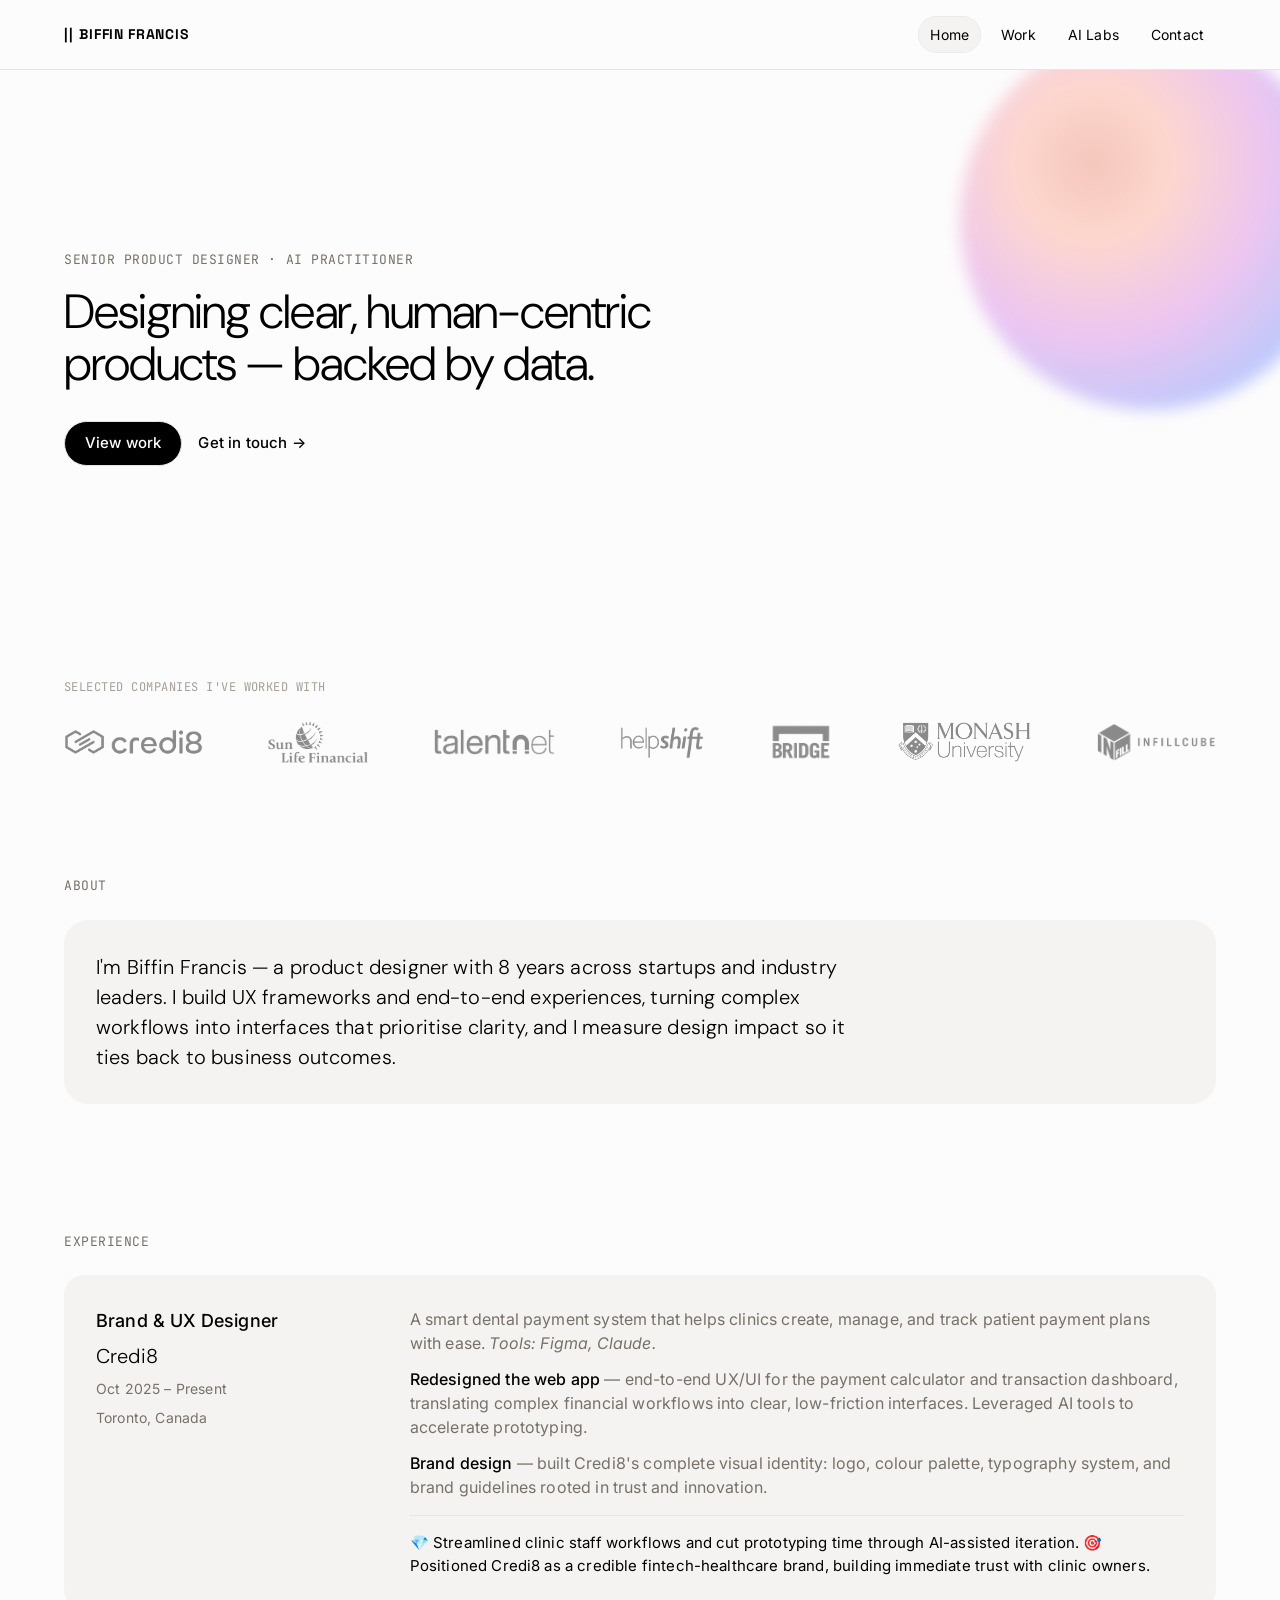
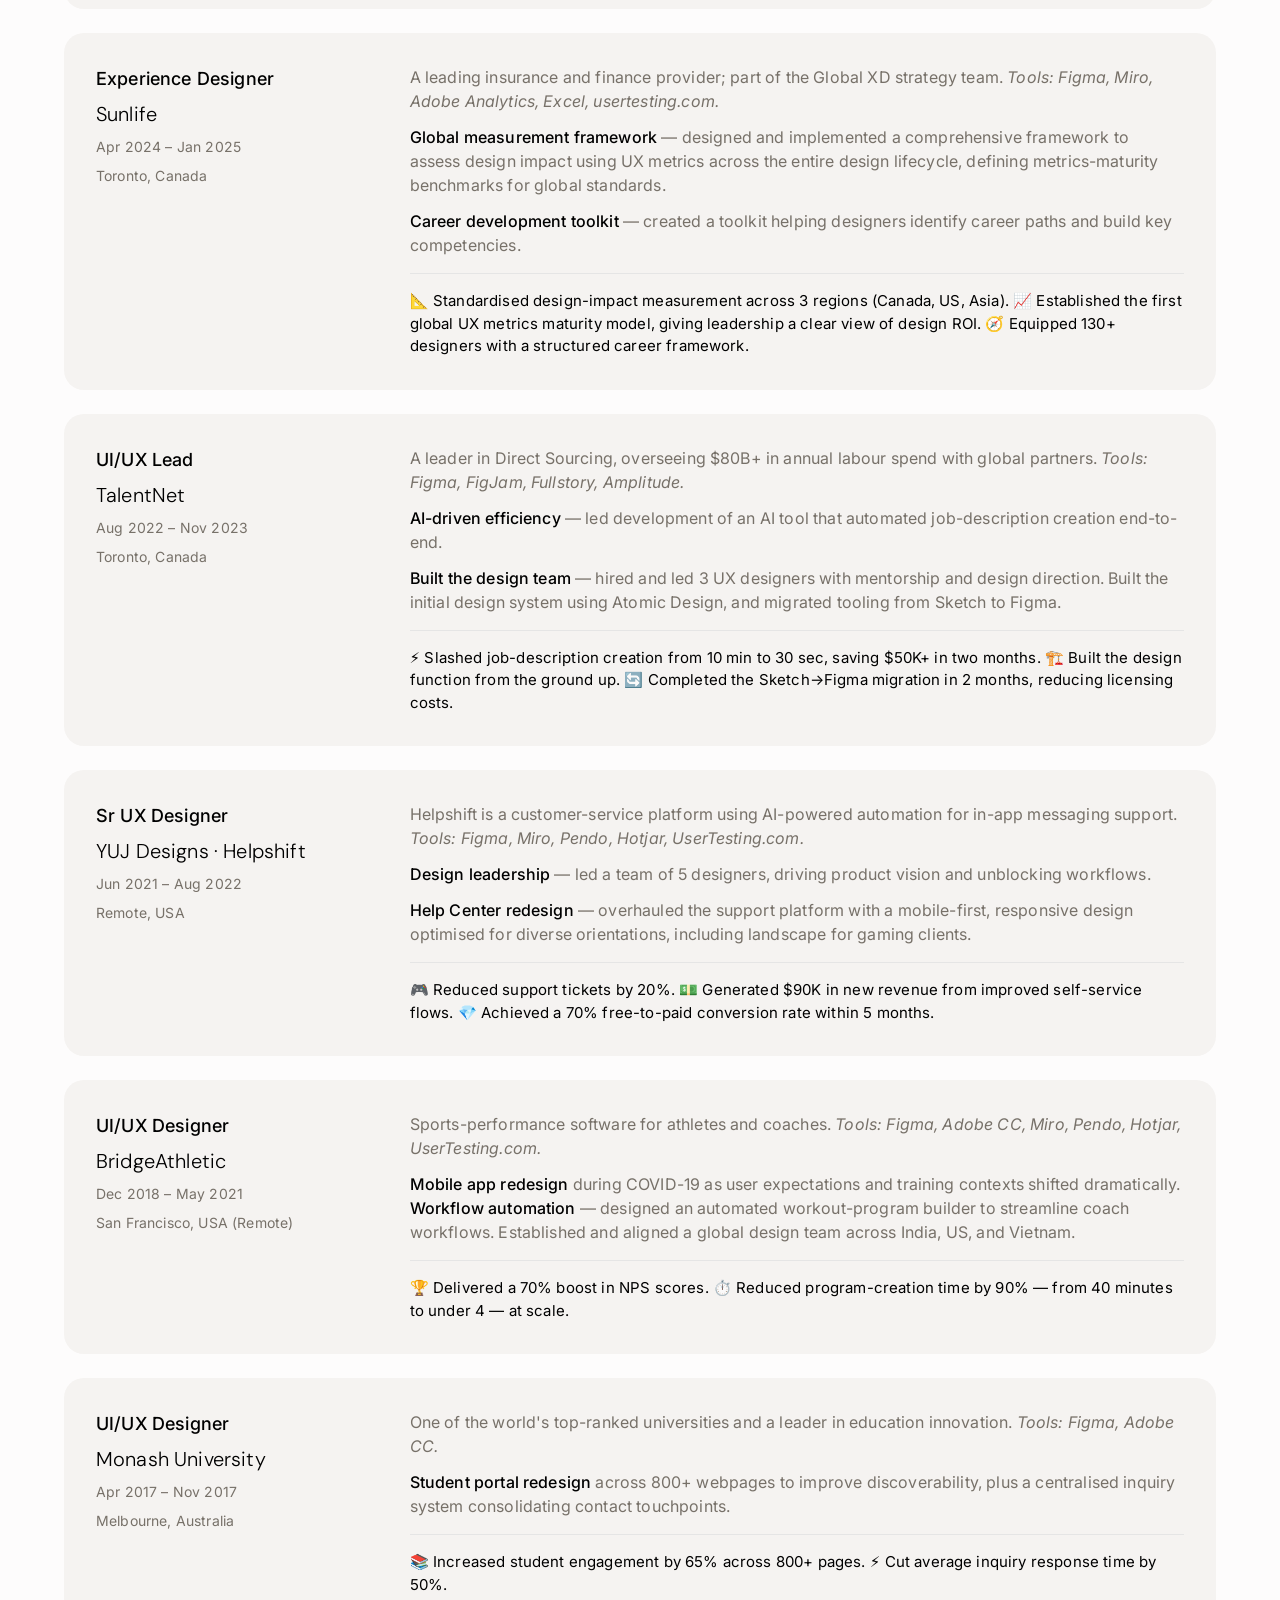
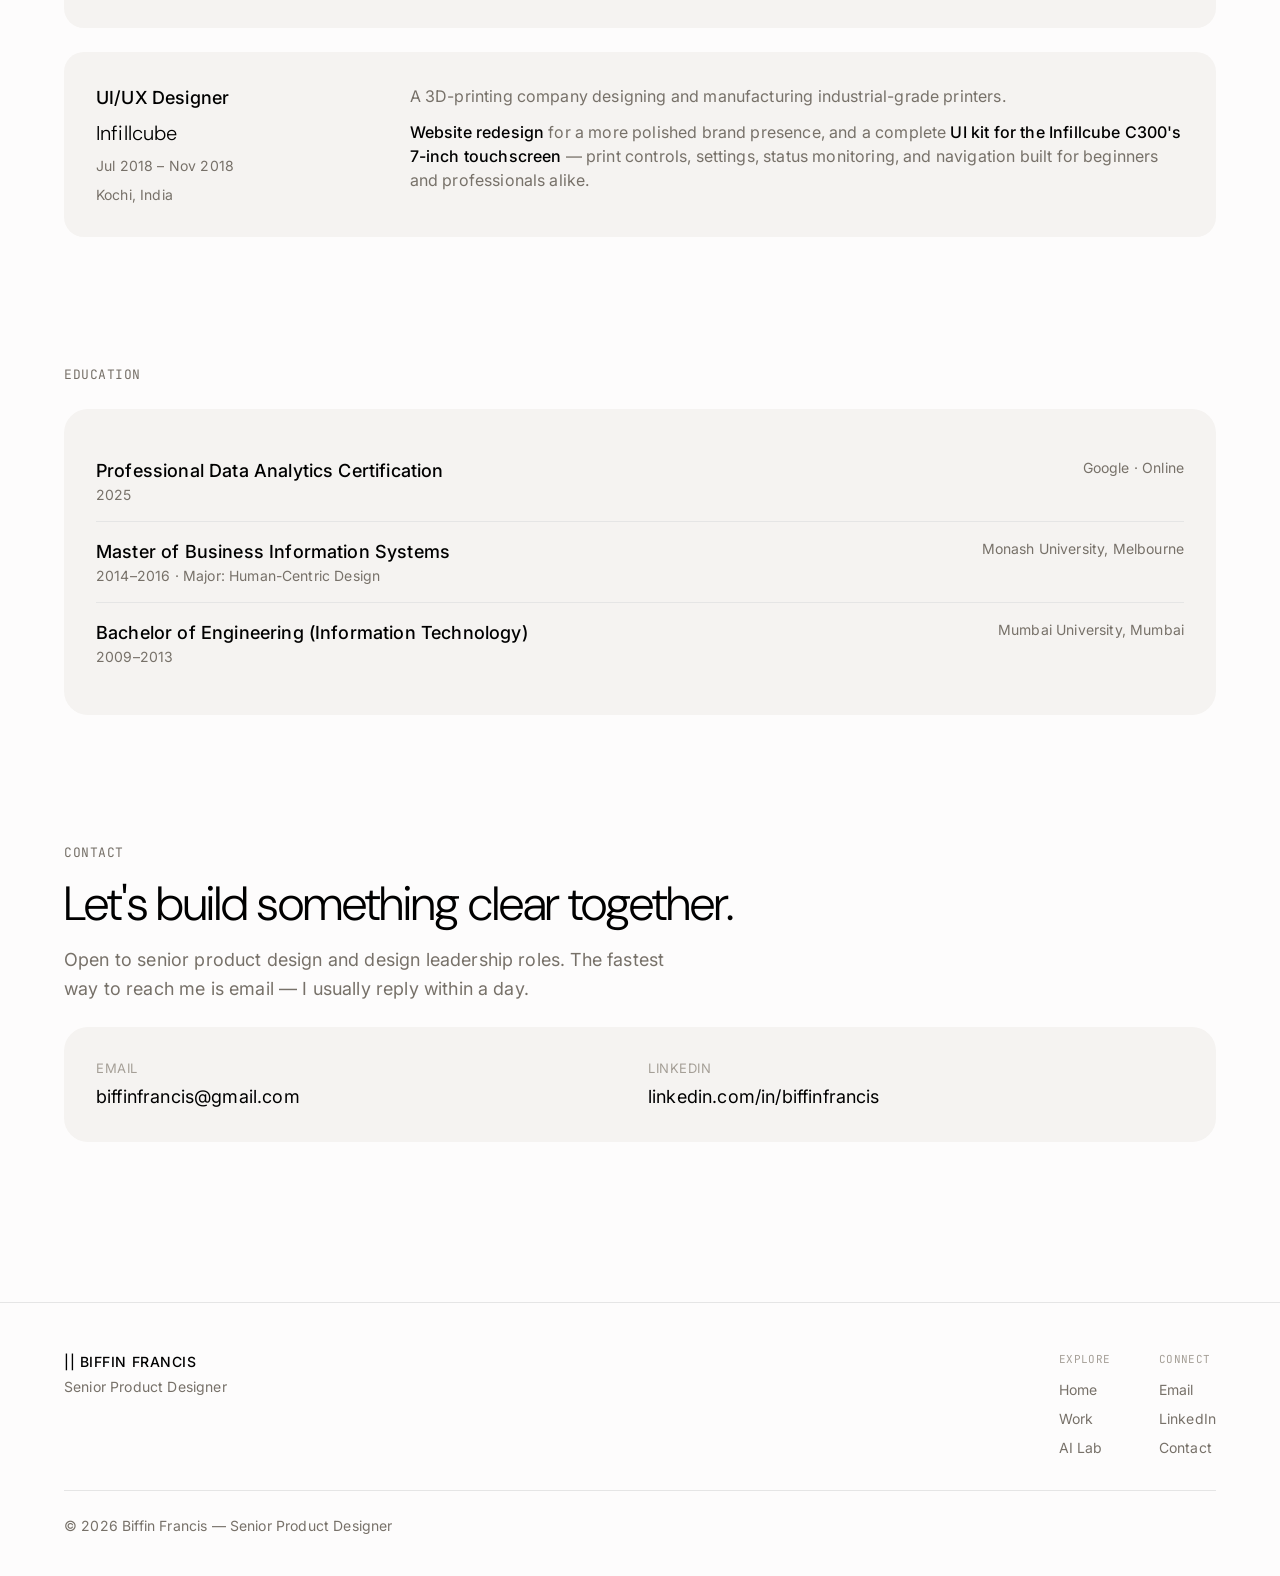
==== commit 54b32fbc: "Add SEO scaffolding, WebP images, and scale-proof footer SEO: - Canonical + Open Graph + Twitter Car" ====
--- a/index.html
+++ b/index.html
@@ -3,12 +3,31 @@
 <head>
   <meta charset="UTF-8" />
   <meta name="viewport" content="width=device-width, initial-scale=1.0" />
+  <link rel="icon" href="/favicon.ico" sizes="any" />
+  <link rel="icon" href="/favicon.svg" type="image/svg+xml" />
+  <link rel="apple-touch-icon" href="/apple-touch-icon.png" />
+  <link rel="manifest" href="/site.webmanifest" />
+  <meta name="theme-color" content="#fdfcfc" />
   <title>Biffin Francis — Senior Product Designer</title>
   <meta name="description" content="Biffin Francis — Senior Product Designer & AI practitioner with 8 years building UX frameworks, end-to-end experiences, and data-driven design." />
   <link rel="preconnect" href="https://fonts.googleapis.com" />
   <link rel="preconnect" href="https://fonts.gstatic.com" crossorigin />
   <link href="https://fonts.googleapis.com/css2?family=DM+Sans:wght@300&family=Inter:wght@400;500&family=Space+Grotesk:wght@700&family=JetBrains+Mono&display=swap" rel="stylesheet" />
   <link rel="stylesheet" href="styles.css" />
+  <link rel="canonical" href="https://biffin.github.io/" />
+  <meta property="og:type" content="website" />
+  <meta property="og:site_name" content="Biffin Francis" />
+  <meta property="og:title" content="Biffin Francis — Senior Product Designer" />
+  <meta property="og:description" content="Biffin Francis — Senior Product Designer &amp; AI practitioner with 8 years building UX frameworks, end-to-end experiences, and data-driven design." />
+  <meta property="og:url" content="https://biffin.github.io/" />
+  <meta property="og:image" content="https://biffin.github.io/images/og-cover.png" />
+  <meta property="og:image:width" content="1200" />
+  <meta property="og:image:height" content="630" />
+  <meta name="twitter:card" content="summary_large_image" />
+  <meta name="twitter:title" content="Biffin Francis — Senior Product Designer" />
+  <meta name="twitter:description" content="Biffin Francis — Senior Product Designer &amp; AI practitioner with 8 years building UX frameworks, end-to-end experiences, and data-driven design." />
+  <meta name="twitter:image" content="https://biffin.github.io/images/og-cover.png" />
+  <script type="application/ld+json">{"@context":"https://schema.org","@type":"Person","name":"Biffin Francis","jobTitle":"Senior Product Designer","url":"https://biffin.github.io/","image":"https://biffin.github.io/images/og-cover.png","description":"Biffin Francis — Senior Product Designer & AI practitioner with 8 years building UX frameworks, end-to-end experiences, and data-driven design.","sameAs":["https://www.linkedin.com/in/biffinfrancis/"]}</script>
 </head>
 <body>
   <div id="site-nav"></div>
@@ -36,13 +55,13 @@
       <div class="container">
         <p class="trustbar__label">Selected companies I've worked with</p>
         <div class="trustbar__logos">
-          <img class="trust-logo trust-logo--credi8" src="images/banner-credi8.png" alt="Credi8" loading="lazy" />
-          <img class="trust-logo trust-logo--sunlife" src="images/banner-sunlife.png" alt="Sun Life Financial" loading="lazy" />
-          <img class="trust-logo trust-logo--talentnet" src="images/banner-talentnet.png" alt="TalentNet" loading="lazy" />
-          <img class="trust-logo trust-logo--helpshift" src="images/banner-helpshift.png" alt="Helpshift" loading="lazy" />
-          <img class="trust-logo trust-logo--bridgeathletic" src="images/banner-bridgeathletic.png" alt="BridgeAthletic" loading="lazy" />
-          <img class="trust-logo trust-logo--monash" src="images/banner-monash.png" alt="Monash University" loading="lazy" />
-          <img class="trust-logo trust-logo--infillcube" src="images/banner-infillcube.png" alt="INFILLCUBE" loading="lazy" />
+          <img class="trust-logo trust-logo--credi8" src="images/banner-credi8.webp" alt="Credi8" width="837" height="157" loading="eager" fetchpriority="high" decoding="async" />
+          <img class="trust-logo trust-logo--sunlife" src="images/banner-sunlife.webp" alt="Sun Life Financial" width="1095" height="470" loading="lazy" decoding="async" />
+          <img class="trust-logo trust-logo--talentnet" src="images/banner-talentnet.webp" alt="TalentNet" width="1114" height="238" loading="lazy" decoding="async" />
+          <img class="trust-logo trust-logo--helpshift" src="images/banner-helpshift.webp" alt="Helpshift" width="919" height="359" loading="lazy" decoding="async" />
+          <img class="trust-logo trust-logo--bridgeathletic" src="images/banner-bridgeathletic.webp" alt="BridgeAthletic" width="582" height="364" loading="lazy" decoding="async" />
+          <img class="trust-logo trust-logo--monash" src="images/banner-monash.webp" alt="Monash University" width="1030" height="320" loading="lazy" decoding="async" />
+          <img class="trust-logo trust-logo--infillcube" src="images/banner-infillcube.webp" alt="INFILLCUBE" width="998" height="334" loading="lazy" decoding="async" />
         </div>
       </div>
     </section>
@@ -237,7 +256,10 @@
     </section>
   </main>
 
-  <div id="site-footer"></div>
+  <div id="site-footer">
+    <!-- Static fallback: crawlable links for non-JS clients; main.js replaces this for visitors -->
+    <nav class="footer-fallback" aria-label="Site links"><a href="index.html">Home</a><a href="work.html">Work</a><a href="ai.html">AI Lab</a><a href="project-credi8.html">Credi8</a><a href="project-sunlife.html">Sunlife</a><a href="project-helpshift.html">Helpshift</a><a href="project-bridgeathletic.html">BridgeAthletic</a><a href="project-monash.html">Monash</a><a href="project-infillcube.html">Infillcube</a><a href="ai-portfolio.html">Building this portfolio with Claude</a><a href="ai-ux-research.html">Usability testing with synthetic users</a></nav>
+  </div>
   <script src="main.js"></script>
 </body>
 </html>
--- a/styles.css
+++ b/styles.css
@@ -380,17 +380,47 @@
 .footer__inner {
   max-width: var(--page-max-width);
   margin: 0 auto;
-  padding: var(--spacing-40) var(--spacing-24);
-  display: flex;
-  align-items: center;
-  justify-content: space-between;
-  flex-wrap: wrap;
-  gap: var(--spacing-16);
+  padding: var(--spacing-48) var(--spacing-24) var(--spacing-40);
   color: var(--color-driftwood);
   font-size: 14px;
 }
-.footer__links { display: flex; gap: var(--spacing-16); }
-.footer__links a:hover { color: var(--color-midnight-ink); }
+.footer__top {
+  display: flex;
+  justify-content: space-between;
+  align-items: flex-start;
+  flex-wrap: wrap;
+  gap: var(--spacing-40);
+}
+.footer__brand { display: flex; flex-direction: column; gap: var(--spacing-4); }
+.footer__brand-name {
+  font-weight: 500;
+  letter-spacing: 0.04em;
+  color: var(--color-midnight-ink);
+}
+.footer__brand-role { color: var(--color-driftwood); }
+.footer__nav { display: flex; gap: var(--spacing-48); }
+.footer__col { display: flex; flex-direction: column; gap: var(--spacing-8); }
+.footer__h {
+  font-family: var(--font-mono);
+  font-size: 11px;
+  text-transform: uppercase;
+  letter-spacing: 0.04em;
+  color: var(--color-fog);
+  margin-bottom: var(--spacing-4);
+}
+.footer__col a { color: var(--color-driftwood); }
+.footer__col a:hover { color: var(--color-midnight-ink); }
+.footer__bar {
+  margin-top: var(--spacing-32);
+  padding-top: var(--spacing-24);
+  border-top: 1px solid var(--color-ash-border);
+}
+/* Static fallback links (crawlable without JS; main.js replaces them for visitors) */
+.footer-fallback { position: absolute; width: 1px; height: 1px; overflow: hidden; clip: rect(0 0 0 0); }
+@media (max-width: 640px) {
+  .footer__top { gap: var(--spacing-32); }
+  .footer__nav { gap: var(--spacing-32); }
+}
 
 /* --- Utilities --- */
 .stack-8 > * + * { margin-top: var(--spacing-8); }
@@ -1082,16 +1112,16 @@
 .metricrow--total { border-bottom: none; padding-bottom: 0; }
 .metricrow--total .metricrow__k, .metricrow--total .metricrow__v { font-size: 15px; color: var(--color-midnight-ink); font-weight: 500; }
 
-/* --- Metric explainer ladder (build log #02) --- */
-.metrics { display: grid; grid-template-columns: repeat(3, 1fr); gap: var(--spacing-16); margin-top: var(--spacing-32); }
-.metric { background: var(--color-warm-sand); border: 1px solid var(--color-ash-border); border-radius: var(--radius-cards); padding: var(--spacing-24); }
-.metric--accent { background: var(--color-midnight-ink); border-color: var(--color-midnight-ink); }
-.metric__k { font-family: var(--font-mono); font-size: 12px; letter-spacing: 0.04em; text-transform: uppercase; color: var(--color-fog); }
-.metric__q { display: block; font-family: var(--font-waldenburg); font-weight: 300; font-size: 18px; line-height: 1.3; margin-top: var(--spacing-12); color: var(--color-midnight-ink); }
-.metric__s { display: block; font-family: var(--font-mono); font-size: 12px; color: var(--color-driftwood); margin-top: var(--spacing-12); }
-.metric--accent .metric__k { color: var(--color-silver-mist); }
-.metric--accent .metric__q { color: #fff; }
-.metric--accent .metric__s { color: var(--color-silver-mist); }
+/* --- Score explainer ladder (build log #02) --- */
+.scoredefs { display: grid; grid-template-columns: repeat(3, 1fr); gap: var(--spacing-16); margin-top: var(--spacing-32); }
+.scoredef { display: flex; flex-direction: column; background: var(--color-warm-sand); border: 1px solid var(--color-ash-border); border-radius: var(--radius-cards); padding: var(--spacing-24); }
+.scoredef--accent { background: var(--color-midnight-ink); border-color: var(--color-midnight-ink); }
+.scoredef__k { font-family: var(--font-mono); font-size: 12px; letter-spacing: 0.04em; text-transform: uppercase; color: var(--color-fog); }
+.scoredef__q { font-family: var(--font-waldenburg); font-weight: 300; font-size: 18px; line-height: 1.3; margin-top: var(--spacing-12); color: var(--color-midnight-ink); }
+.scoredef__s { font-family: var(--font-mono); font-size: 12px; color: var(--color-driftwood); margin-top: auto; padding-top: var(--spacing-12); }
+.scoredef--accent .scoredef__k { color: var(--color-silver-mist); }
+.scoredef--accent .scoredef__q { color: #fff; }
+.scoredef--accent .scoredef__s { color: var(--color-silver-mist); }
 
 /* --- Visual file tree (build log #02) --- */
 .filetree { background: var(--color-midnight-ink); border-radius: var(--radius-cardlarge); padding: var(--spacing-32); margin-top: var(--spacing-32); font-family: var(--font-mono); font-size: 13px; line-height: 1.5; max-width: 720px; }
@@ -1123,7 +1153,7 @@
   .outcomes { grid-template-columns: 1fr; }
   .roadmap { grid-template-columns: 1fr; }
   .archetypes { grid-template-columns: repeat(2, 1fr); }
-  .metrics { grid-template-columns: 1fr; }
+  .scoredefs { grid-template-columns: repeat(2, 1fr); }
   .ingredients { grid-template-columns: repeat(2, 1fr); }
   .layer { flex-wrap: wrap; gap: var(--spacing-8); }
   .layer__name { min-width: 0; flex: 1 1 100%; }
@@ -1135,4 +1165,5 @@
 }
 @media (max-width: 640px) {
   .fanout__cards { grid-template-columns: repeat(2, 1fr); }
-}
+  .scoredefs { grid-template-columns: 1fr; }
+}
